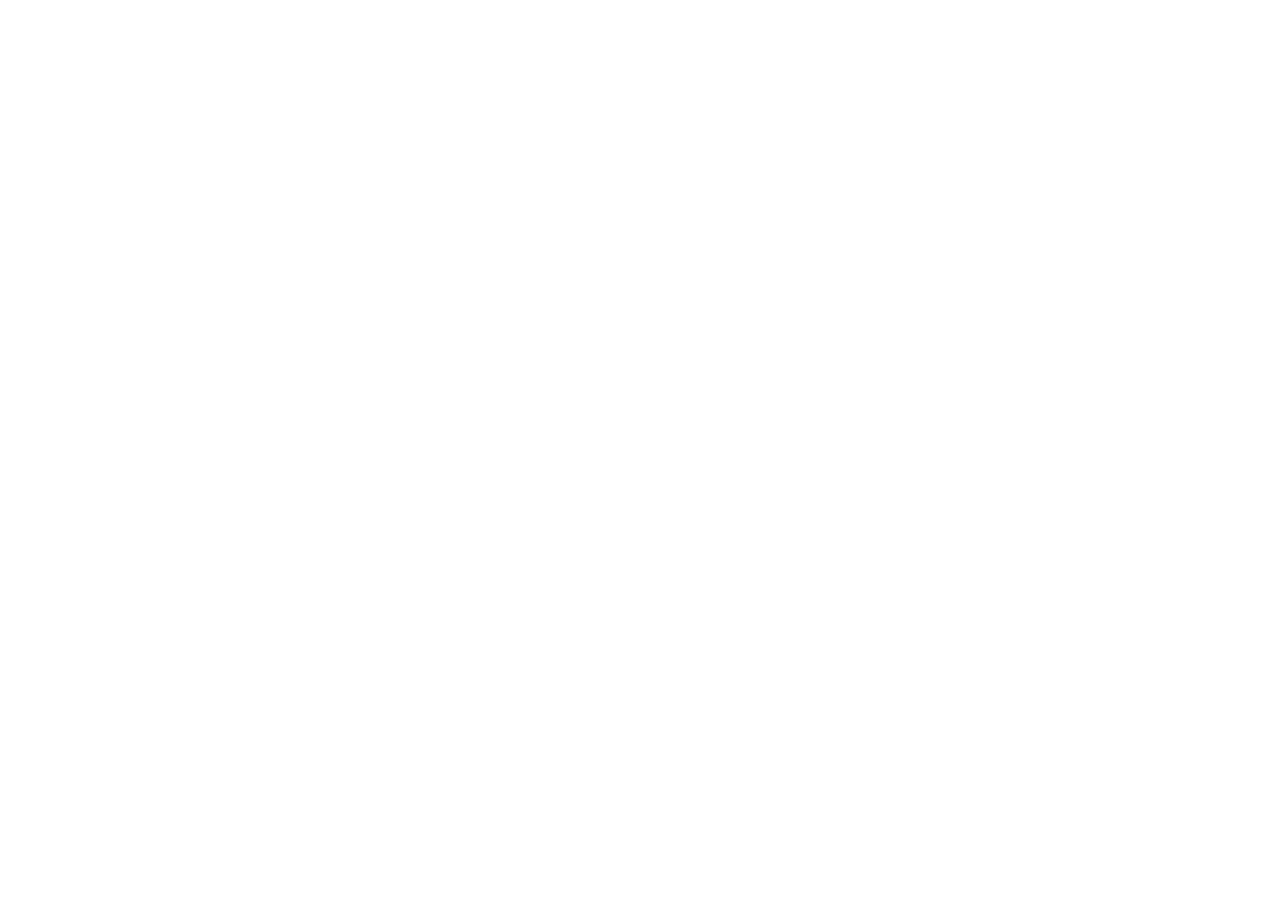
==== Home-Page/Home.html @ 52cc7cce "structured the files for the project" ====
<!DOCTYPE html>
<html lang="en">
<head>
    <meta charset="UTF-8">
    <meta name="viewport" content="width=device-width, initial-scale=1.0">
    <title>Document</title>
    
</head>
<body>
    

   
</body>
</html>
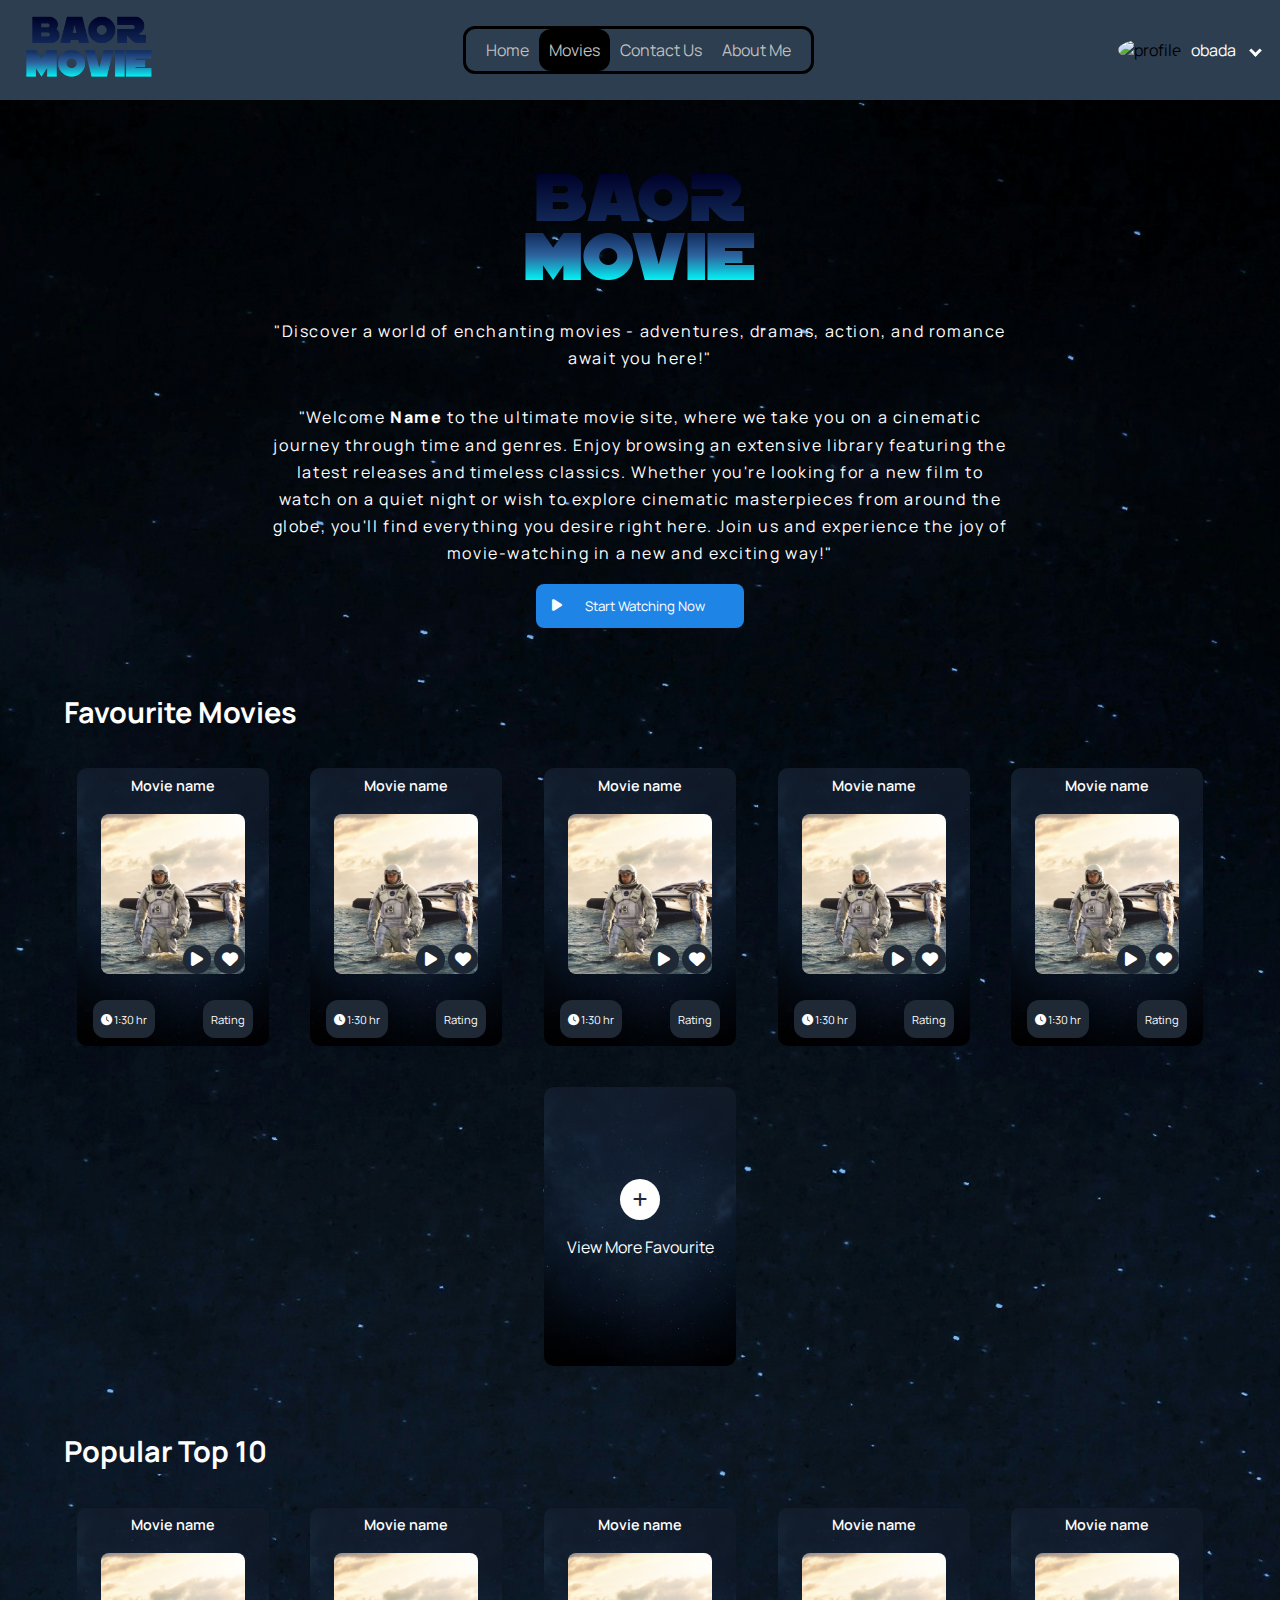
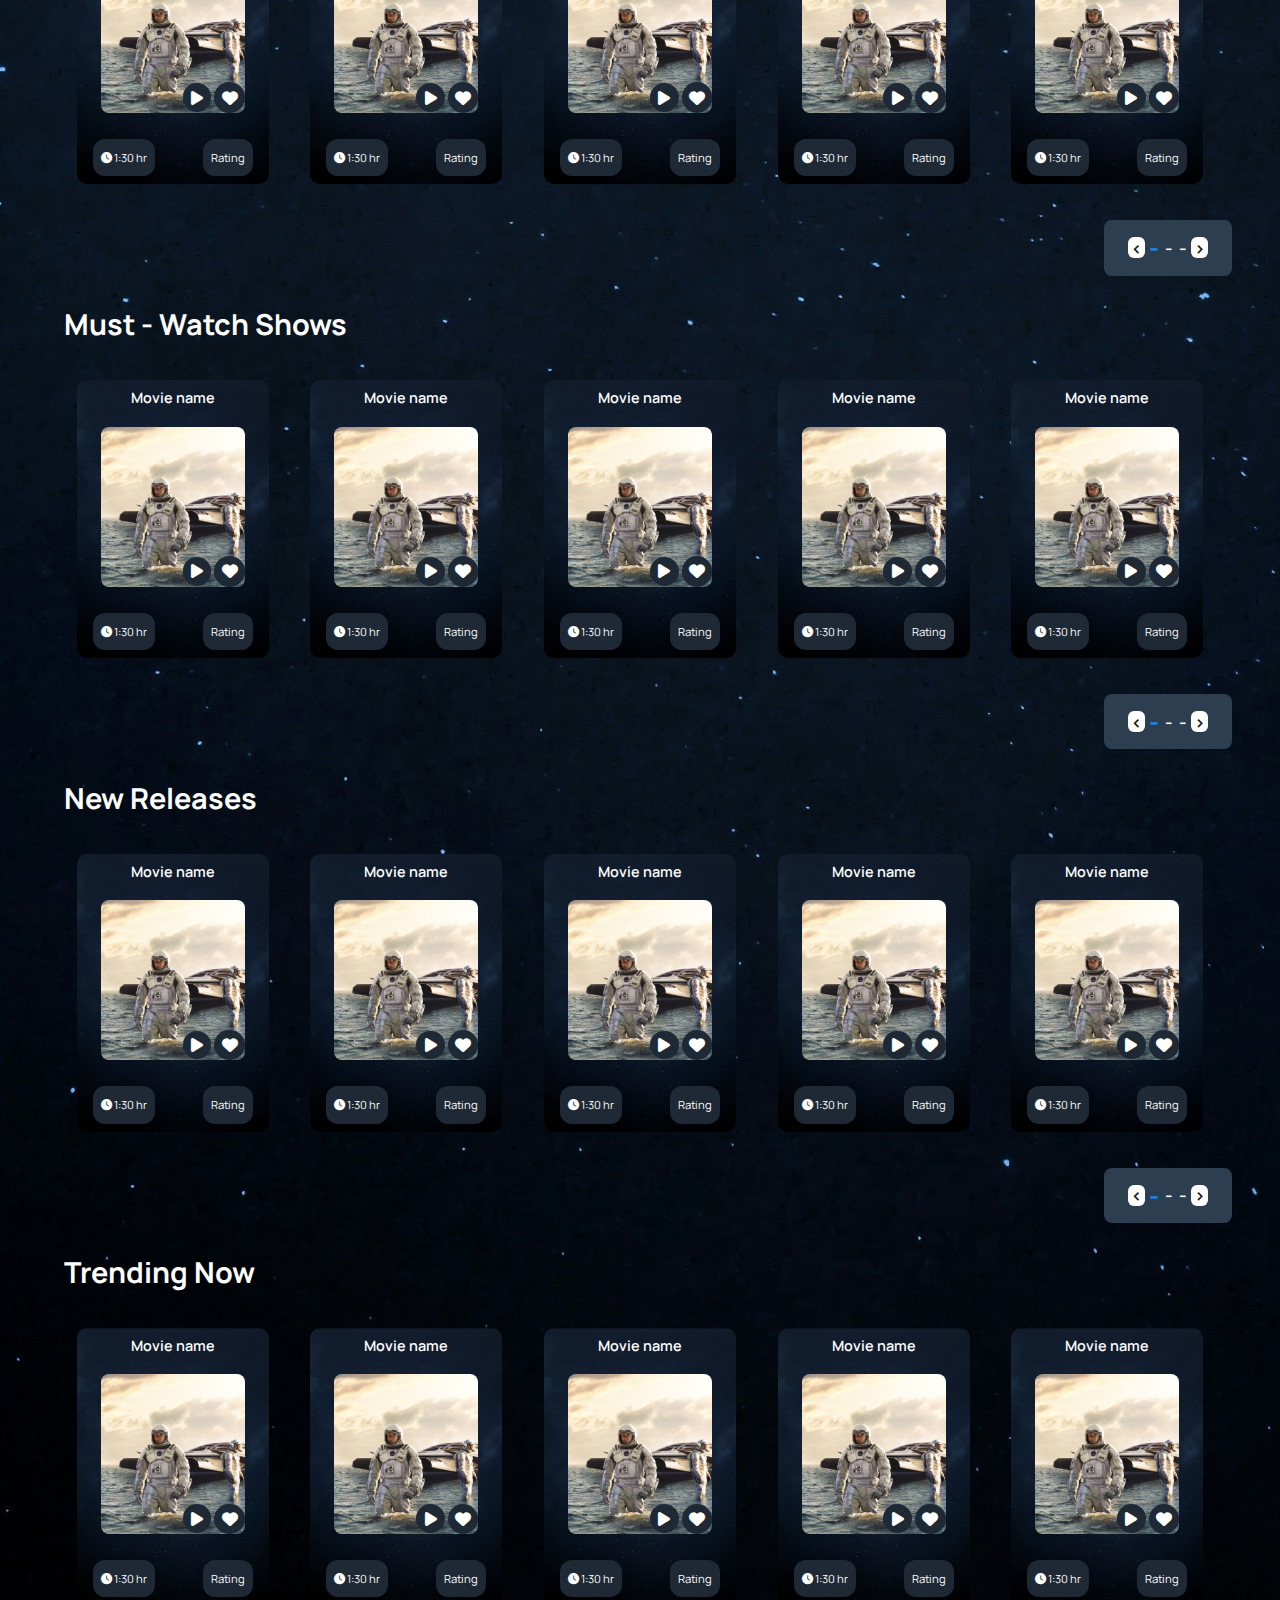
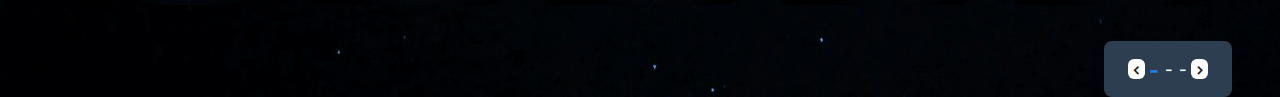
==== commit 99e3f7e4: "home page" ====
--- a/Home-Page/Home.html
+++ b/Home-Page/Home.html
@@ -1,14 +1,575 @@
-<!DOCTYPE html>
-<html lang="en">
-<head>
-    <meta charset="UTF-8">
-    <meta name="viewport" content="width=device-width, initial-scale=1.0">
-    <title>Document</title>
-    
-</head>
-<body>
-    
 
-   
-</body>
-</html>+    <!DOCTYPE html>
+    <html lang="en">
+    <head>
+        <meta charset="UTF-8">
+        <meta name="viewport" content="width=device-width, initial-scale=1.0">
+        <title>Document</title>
+        <link rel="stylesheet" href="style/nav-bar.css">
+        <link rel="stylesheet" href="style/hero-section.css">
+        <link rel="stylesheet" href="style/Home-style.css">
+        <link rel="stylesheet" href="style/pagination.css">
+        <link rel="stylesheet" href="style/footer.css">
+        <link rel="stylesheet" href="https://cdnjs.cloudflare.com/ajax/libs/font-awesome/6.5.2/css/all.min.css">
+    </head>
+    <body>
+        <header>
+            <div class="display">
+            <div class="nav-bar">
+                <img class="logo" src="baor-logo.png" alt="logo" width="138" height="78">
+                <input type="checkbox" id="menu-toggle" class="menu-toggle">
+                <label for="menu-toggle" class="hamburger-menu">
+                    <span></span>
+                    <span></span>
+                    <span></span>
+                </label>
+                <div class="content">
+                    <ul>
+                        <li><a href="#">Home</a></li>
+                        <li><a href="#" class="active">Movies</a></li>
+                        <li><a href="#">Contact Us</a></li>
+                        <li><a href="#">About Me</a></li>
+                    </ul>
+                </div>
+                <div class="profile">
+                    <div class="div-img">
+                        <img class="profile-img" src="Images/profile.jpg" alt="profile">
+                    </div>
+                    <p>obada</p>
+                    <i class="arrow-down"></i>
+                </div>
+            </div>
+        </div>
+        </header>
+        <div class="hero-section">
+            <img src="baor-logo.png" alt="">
+            <p>"Discover a world of enchanting movies - adventures, dramas, action, and romance await you here!"</p>
+            <p>"Welcome <span>Name </span>to the ultimate movie site, where we take you on a cinematic journey through time and genres. Enjoy browsing an extensive library featuring the latest releases and timeless classics. Whether you're looking for a new film to watch on a quiet night or wish to explore cinematic masterpieces from around the globe, you'll find everything you desire right here. Join us and experience the joy of movie-watching in a new and exciting way!"</p>
+            <button>
+                <i class="fas fa-play" id="in-button"></i>
+                <p>Start Watching Now</p>
+            </button>
+        </div>
+        <p class="group-title">Favourite Movies</p>
+        <div class="cards-container" id="#group1">
+                <div class="card" >
+                    <p class="title">Movie name</p>
+                    <div class="poster">
+                        <div class="reaction">
+                            <i class="fas fa-play"></i>
+                            <i class="fas fa-heart"></i>
+                        </div>
+                    </div>
+                    <div class="info">
+                        <div class="clock">
+                            <i class="fa-solid fa-clock"></i>
+                            <p class="time">1:30 hr</p>
+                        </div>
+                        <div class="rate">Rating</div>
+                    </div>
+                </div>
+                <div class="card">
+                    <p class="title">Movie name</p>
+                    <div class="poster">
+                        <div class="reaction">
+                            <i class="fas fa-play"></i>
+                            <i class="fas fa-heart"></i>
+                        </div>
+                    </div>
+                    <div class="info">
+                        <div class="clock">
+                            <i class="fa-solid fa-clock"></i>
+                            <p class="time">1:30 hr</p>
+                        </div>
+                        <div class="rate">Rating</div>
+                    </div>
+                </div>
+                <div class="card">
+                    <p class="title">Movie name</p>
+                    <div class="poster">
+                        <div class="reaction">
+                            <i class="fas fa-play"></i>
+                            <i class="fas fa-heart"></i>
+                        </div>
+                    </div>
+                    <div class="info">
+                        <div class="clock">
+                            <i class="fa-solid fa-clock"></i>
+                            <p class="time">1:30 hr</p>
+                        </div>
+                        <div class="rate">Rating</div>
+                    </div>
+                </div>
+                <div class="card">
+                    <p class="title">Movie name</p>
+                    <div class="poster">
+                        <div class="reaction">
+                            <i class="fas fa-play"></i>
+                            <i class="fas fa-heart"></i>
+                        </div>
+                    </div>
+                    <div class="info">
+                        <div class="clock">
+                            <i class="fa-solid fa-clock"></i>
+                            <p class="time">1:30 hr</p>
+                        </div>
+                        <div class="rate">Rating</div>
+                    </div>
+                </div>
+                <div class="card">
+                    <p class="title">Movie name</p>
+                    <div class="poster">
+                        <div class="reaction">
+                            <i class="fas fa-play"></i>
+                            <i class="fas fa-heart"></i>
+                        </div>
+                    </div>
+                    <div class="info">
+                        <div class="clock">
+                            <i class="fa-solid fa-clock"></i>
+                            <p class="time">1:30 hr</p>
+                        </div>
+                        <div class="rate">Rating</div>
+                    </div>
+                </div>
+            <div class="card" id="fav-card">
+                <i class="fa-solid fa-plus" class="white-icon"></i>
+                <p>View More Favourite</p>
+            </div>
+
+        </div>
+        <p class="group-title">Popular Top 10</p>
+        <div class="cards-container" id="group2" >
+
+                <div class="card">
+                    <p class="title">Movie name</p>
+                    <div class="poster">
+                        <div class="reaction">
+                            <i class="fas fa-play"></i>
+                            <i class="fas fa-heart"></i>
+                        </div>
+                    </div>
+                    <div class="info">
+                        <div class="clock">
+                            <i class="fa-solid fa-clock"></i>
+                            <p class="time">1:30 hr</p>
+                        </div>
+                        <div class="rate">Rating</div>
+                    </div>
+                </div>
+                <div class="card">
+                    <p class="title">Movie name</p>
+                    <div class="poster">
+                        <div class="reaction">
+                            <i class="fas fa-play"></i>
+                            <i class="fas fa-heart"></i>
+                        </div>
+                    </div>
+                    <div class="info">
+                        <div class="clock">
+                            <i class="fa-solid fa-clock"></i>
+                            <p class="time">1:30 hr</p>
+                        </div>
+                        <div class="rate">Rating</div>
+                    </div>
+                </div>
+                <div class="card">
+                    <p class="title">Movie name</p>
+                    <div class="poster">
+                        <div class="reaction">
+                            <i class="fas fa-play"></i>
+                            <i class="fas fa-heart"></i>
+                        </div>
+                    </div>
+                    <div class="info">
+                        <div class="clock">
+                            <i class="fa-solid fa-clock"></i>
+                            <p class="time">1:30 hr</p>
+                        </div>
+                        <div class="rate">Rating</div>
+                    </div>
+                </div>
+                <div class="card">
+                    <p class="title">Movie name</p>
+                    <div class="poster">
+                        <div class="reaction">
+                            <i class="fas fa-play"></i>
+                            <i class="fas fa-heart"></i>
+                        </div>
+                    </div>
+                    <div class="info">
+                        <div class="clock">
+                            <i class="fa-solid fa-clock"></i>
+                            <p class="time">1:30 hr</p>
+                        </div>
+                        <div class="rate">Rating</div>
+                    </div>
+                </div>
+                <div class="card">
+                    <p class="title">Movie name</p>
+                    <div class="poster">
+                        <div class="reaction">
+                            <i class="fas fa-play"></i>
+                            <i class="fas fa-heart"></i>
+                        </div>
+                    </div>
+                    <div class="info">
+                        <div class="clock">
+                            <i class="fa-solid fa-clock"></i>
+                            <p class="time">1:30 hr</p>
+                        </div>
+                        <div class="rate">Rating</div>
+                    </div>
+                </div>
+                <div class="card">
+                    <p class="title">Movie name</p>
+                    <div class="poster">
+                        <div class="reaction">
+                            <i class="fas fa-play"></i>
+                            <i class="fas fa-heart"></i>
+                        </div>
+                    </div>
+                    <div class="info">
+                        <div class="clock">
+                            <i class="fa-solid fa-clock"></i>
+                            <p class="time">1:30 hr</p>
+                        </div>
+                        <div class="rate">Rating</div>
+                    </div>
+                </div>
+        </div>
+        <div class="pagination-capsule">
+            <div class="pagination">
+                <a href="" class="arrow"><</a>
+                <a href="" class="active">-</a>
+                <a href="">-</a>
+                <a href="">-</a>
+                <a href="" class="arrow">></a>
+            </div>
+        </div>  
+        <p class="group-title">Must - Watch Shows</p>
+        <div class="cards-container" id="group3" >
+                <div class="card">
+                    <p class="title">Movie name</p>
+                    <div class="poster">
+                        <div class="reaction">
+                            <i class="fas fa-play"></i>
+                            <i class="fas fa-heart"></i>
+                        </div>
+                    </div>
+                    <div class="info">
+                        <div class="clock">
+                            <i class="fa-solid fa-clock"></i>
+                            <p class="time">1:30 hr</p>
+                        </div>
+                        <div class="rate">Rating</div>
+                    </div>
+                </div>
+                <div class="card">
+                    <p class="title">Movie name</p>
+                    <div class="poster">
+                        <div class="reaction">
+                            <i class="fas fa-play"></i>
+                            <i class="fas fa-heart"></i>
+                        </div>
+                    </div>
+                    <div class="info">
+                        <div class="clock">
+                            <i class="fa-solid fa-clock"></i>
+                            <p class="time">1:30 hr</p>
+                        </div>
+                        <div class="rate">Rating</div>
+                    </div>
+                </div>
+                <div class="card">
+                    <p class="title">Movie name</p>
+                    <div class="poster">
+                        <div class="reaction">
+                            <i class="fas fa-play"></i>
+                            <i class="fas fa-heart"></i>
+                        </div>
+                    </div>
+                    <div class="info">
+                        <div class="clock">
+                            <i class="fa-solid fa-clock"></i>
+                            <p class="time">1:30 hr</p>
+                        </div>
+                        <div class="rate">Rating</div>
+                    </div>
+                </div>
+                <div class="card">
+                    <p class="title">Movie name</p>
+                    <div class="poster">
+                        <div class="reaction">
+                            <i class="fas fa-play"></i>
+                            <i class="fas fa-heart"></i>
+                        </div>
+                    </div>
+                    <div class="info">
+                        <div class="clock">
+                            <i class="fa-solid fa-clock"></i>
+                            <p class="time">1:30 hr</p>
+                        </div>
+                        <div class="rate">Rating</div>
+                    </div>
+                </div>
+                <div class="card">
+                    <p class="title">Movie name</p>
+                    <div class="poster">
+                        <div class="reaction">
+                            <i class="fas fa-play"></i>
+                            <i class="fas fa-heart"></i>
+                        </div>
+                    </div>
+                    <div class="info">
+                        <div class="clock">
+                            <i class="fa-solid fa-clock"></i>
+                            <p class="time">1:30 hr</p>
+                        </div>
+                        <div class="rate">Rating</div>
+                    </div>
+                </div>
+                <div class="card">
+                    <p class="title">Movie name</p>
+                    <div class="poster">
+                        <div class="reaction">
+                            <i class="fas fa-play"></i>
+                            <i class="fas fa-heart"></i>
+                        </div>
+                    </div>
+                    <div class="info">
+                        <div class="clock">
+                            <i class="fa-solid fa-clock"></i>
+                            <p class="time">1:30 hr</p>
+                        </div>
+                        <div class="rate">Rating</div>
+                    </div>
+                </div>
+        </div>
+        <div class="pagination-capsule">
+            <div class="pagination">
+                <a href="" class="arrow"><</a>
+                <a href="" class="active">-</a>
+                <a href="">-</a>
+                <a href="">-</a>
+                <a href="" class="arrow">></a>
+            </div>
+        </div>  
+        <p class="group-title">New Releases</p>
+        <div class="cards-container" id="group4" >
+                <div class="card">
+                    <p class="title">Movie name</p>
+                    <div class="poster">
+                        <div class="reaction">
+                            <i class="fas fa-play"></i>
+                            <i class="fas fa-heart"></i>
+                        </div>
+                    </div>
+                    <div class="info">
+                        <div class="clock">
+                            <i class="fa-solid fa-clock"></i>
+                            <p class="time">1:30 hr</p>
+                        </div>
+                        <div class="rate">Rating</div>
+                    </div>
+                </div>
+                <div class="card">
+                    <p class="title">Movie name</p>
+                    <div class="poster">
+                        <div class="reaction">
+                            <i class="fas fa-play"></i>
+                            <i class="fas fa-heart"></i>
+                        </div>
+                    </div>
+                    <div class="info">
+                        <div class="clock">
+                            <i class="fa-solid fa-clock"></i>
+                            <p class="time">1:30 hr</p>
+                        </div>
+                        <div class="rate">Rating</div>
+                    </div>
+                </div>
+                <div class="card">
+                    <p class="title">Movie name</p>
+                    <div class="poster">
+                        <div class="reaction">
+                            <i class="fas fa-play"></i>
+                            <i class="fas fa-heart"></i>
+                        </div>
+                    </div>
+                    <div class="info">
+                        <div class="clock">
+                            <i class="fa-solid fa-clock"></i>
+                            <p class="time">1:30 hr</p>
+                        </div>
+                        <div class="rate">Rating</div>
+                    </div>
+                </div>
+                <div class="card">
+                    <p class="title">Movie name</p>
+                    <div class="poster">
+                        <div class="reaction">
+                            <i class="fas fa-play"></i>
+                            <i class="fas fa-heart"></i>
+                        </div>
+                    </div>
+                    <div class="info">
+                        <div class="clock">
+                            <i class="fa-solid fa-clock"></i>
+                            <p class="time">1:30 hr</p>
+                        </div>
+                        <div class="rate">Rating</div>
+                    </div>
+                </div>
+                <div class="card">
+                    <p class="title">Movie name</p>
+                    <div class="poster">
+                        <div class="reaction">
+                            <i class="fas fa-play"></i>
+                            <i class="fas fa-heart"></i>
+                        </div>
+                    </div>
+                    <div class="info">
+                        <div class="clock">
+                            <i class="fa-solid fa-clock"></i>
+                            <p class="time">1:30 hr</p>
+                        </div>
+                        <div class="rate">Rating</div>
+                    </div>
+                </div>
+                <div class="card">
+                    <p class="title">Movie name</p>
+                    <div class="poster">
+                        <div class="reaction">
+                            <i class="fas fa-play"></i>
+                            <i class="fas fa-heart"></i>
+                        </div>
+                    </div>
+                    <div class="info">
+                        <div class="clock">
+                            <i class="fa-solid fa-clock"></i>
+                            <p class="time">1:30 hr</p>
+                        </div>
+                        <div class="rate">Rating</div>
+                    </div>
+                </div>
+        </div>
+        <div class="pagination-capsule">
+            <div class="pagination">
+                <a href="" class="arrow"><</a>
+                <a href="" class="active">-</a>
+                <a href="">-</a>
+                <a href="">-</a>
+                <a href="" class="arrow">></a>
+            </div>
+        </div>  
+        <p class="group-title">Trending Now</p>
+        <div class="cards-container" id="group5" >
+                <div class="card">
+                    <p class="title">Movie name</p>
+                    <div class="poster">
+                        <div class="reaction">
+                            <i class="fas fa-play"></i>
+                            <i class="fas fa-heart"></i>
+                        </div>
+                    </div>
+                    <div class="info">
+                        <div class="clock">
+                            <i class="fa-solid fa-clock"></i>
+                            <p class="time">1:30 hr</p>
+                        </div>
+                        <div class="rate">Rating</div>
+                    </div>
+                </div>
+                <div class="card">
+                    <p class="title">Movie name</p>
+                    <div class="poster">
+                        <div class="reaction">
+                            <i class="fas fa-play"></i>
+                            <i class="fas fa-heart"></i>
+                        </div>
+                    </div>
+                    <div class="info">
+                        <div class="clock">
+                            <i class="fa-solid fa-clock"></i>
+                            <p class="time">1:30 hr</p>
+                        </div>
+                        <div class="rate">Rating</div>
+                    </div>
+                </div>
+                <div class="card">
+                    <p class="title">Movie name</p>
+                    <div class="poster">
+                        <div class="reaction">
+                            <i class="fas fa-play"></i>
+                            <i class="fas fa-heart"></i>
+                        </div>
+                    </div>
+                    <div class="info">
+                        <div class="clock">
+                            <i class="fa-solid fa-clock"></i>
+                            <p class="time">1:30 hr</p>
+                        </div>
+                        <div class="rate">Rating</div>
+                    </div>
+                </div>
+                <div class="card">
+                    <p class="title">Movie name</p>
+                    <div class="poster">
+                        <div class="reaction">
+                            <i class="fas fa-play"></i>
+                            <i class="fas fa-heart"></i>
+                        </div>
+                    </div>
+                    <div class="info">
+                        <div class="clock">
+                            <i class="fa-solid fa-clock"></i>
+                            <p class="time">1:30 hr</p>
+                        </div>
+                        <div class="rate">Rating</div>
+                    </div>
+                </div>
+                <div class="card">
+                    <p class="title">Movie name</p>
+                    <div class="poster">
+                        <div class="reaction">
+                            <i class="fas fa-play"></i>
+                            <i class="fas fa-heart"></i>
+                        </div>
+                    </div>
+                    <div class="info">
+                        <div class="clock">
+                            <i class="fa-solid fa-clock"></i>
+                            <p class="time">1:30 hr</p>
+                        </div>
+                        <div class="rate">Rating</div>
+                    </div>
+                </div>
+                <div class="card">
+                    <p class="title">Movie name</p>
+                    <div class="poster">
+                        <div class="reaction">
+                            <i class="fas fa-play"></i>
+                            <i class="fas fa-heart"></i>
+                        </div>
+                    </div>
+                    <div class="info">
+                        <div class="clock">
+                            <i class="fa-solid fa-clock"></i>
+                            <p class="time">1:30 hr</p>
+                        </div>
+                        <div class="rate">Rating</div>
+                    </div>
+                </div>
+        </div>
+        <div class="pagination-capsule">
+            <div class="pagination">
+                <a href="" class="arrow"><</a>
+                <a href="" class="active">-</a>
+                <a href="">-</a>
+                <a href="">-</a>
+                <a href="" class="arrow">></a>
+            </div>
+        </div>  
+    </body>
+    </html>--- a/Home-Page/style/nav-bar.css
+++ b/Home-Page/style/nav-bar.css
@@ -0,0 +1,156 @@
+@import url('https://fonts.googleapis.com/css2?family=Manrope:wght@200..800&display=swap');
+body {
+    margin: 0;
+    padding: 0;
+    background-image: url('back-ground.jpg');
+    background-size: cover; 
+    background-position: center; 
+    background-repeat: no-repeat;
+}
+* {
+    box-sizing: border-box;
+    font-family: "Manrope", sans-serif;
+}
+.display{
+    display: sticky;
+}
+.nav-bar {
+    display: flex;
+    justify-content: space-between;
+    align-items: center;
+    padding: 10px;
+    background-color: #2C3E50;
+}
+
+.hamburger-menu {
+    display: none;
+    flex-direction: column;
+    cursor: pointer;
+}
+
+.hamburger-menu span {
+    height: 3px;
+    width: 25px;
+    background: white;
+    margin: 4px;
+    border-radius: 3px;
+    transition: all 0.3s;
+}
+
+.content ul {
+    display: flex;
+    justify-content: space-between;
+    border: 3px solid rgb(0, 0, 0);
+    border-radius: 12px;
+    padding: 10px;
+}
+
+.content ul li {
+    list-style-type: none;
+}
+
+.content ul li a {
+    text-decoration: none;
+    padding: 10px;
+    color: #BFBFBF;
+    transition: background-color 0.3s, color 0.3s;
+}
+
+.content ul li a:hover {
+    background-color: white;
+    color: #1A1A1A;
+    border-radius: 5px;
+    border-radius: 12px;
+    font-size: 18px;
+}
+
+.logo {
+    margin-left: 10px;
+}
+
+.arrow-down {
+    border: solid rgb(255, 255, 255);
+    border-width: 0 3px 3px 0;
+    display: inline-block;
+    padding: 3px;
+    transform: rotate(45deg);
+    -webkit-transform: rotate(45deg);
+    margin-left: 10px;
+    margin-right: 10px;
+    cursor: pointer;
+}
+
+.profile {
+    display: flex;
+    align-items: center;
+}
+
+.profile-img {
+    border-radius: 50%;
+    margin-right: 10px;
+    width: 65px;
+    height: 58px;
+}
+
+.div-img {
+    display: inline-block;
+}
+
+.profile p {
+    display: inline-block;
+    margin-right: 5px;
+    color: white;
+}
+
+.menu-toggle {
+    display: none;
+}
+.active{
+    background-color: black;
+    color: white;
+    border-radius: 12px;
+}
+
+@media (max-width: 768px) {
+    .nav-bar {
+        flex-direction: column;
+        align-items: center;
+    }
+
+    .logo, .hamburger-menu {
+        width: 100%;
+        display: flex;
+        justify-content: space-between;
+        align-items: center;
+        margin-bottom: 10px;
+    }
+    .logo{
+        width:138px;
+         height:78px;
+    }
+    .hamburger-menu {
+        display: flex;
+    }
+
+    .profile {
+        flex-direction: row;
+        justify-content: center;
+        align-items: center;
+        margin-top: 10px;
+    }
+
+    .content ul {
+        flex-direction: column;
+        display: none;
+        width: 100%;
+    }
+
+    .content ul li {
+        text-align: center;
+        width: 100%;
+    }
+
+    .menu-toggle:checked ~ .content ul {
+        display: flex;
+    }
+}--- a/Home-Page/style/hero-section.css
+++ b/Home-Page/style/hero-section.css
@@ -0,0 +1,61 @@
+@import url('https://fonts.googleapis.com/css2?family=Manrope:wght@200..800&display=swap');
+body {
+    margin: 0;
+    padding: 0;
+    background-image: url('back-ground.jpg');
+    background-size: cover; 
+    background-position: center; 
+    background-repeat: no-repeat;
+}
+* {
+    box-sizing: border-box;
+    font-family: "Manrope", sans-serif;
+}
+.hero-section{
+    display: flex;
+    flex-direction: column;
+    align-items: center;
+    color: white;
+    margin-top: 4rem;
+    text-align: center;
+    letter-spacing: 0.1rem;
+    line-height: 1.7rem;
+    margin: 4rem;
+}
+.hero-section p{
+    width: 46rem;
+}
+.hero-section p span{
+    font-weight: 900;
+}
+.hero-section button{
+    border-radius: 8px;
+    background-color: #1E84E6;
+    color: white;
+    display: flex;
+    padding: 0rem 1rem;
+    justify-content: center;
+    align-items: center;
+    width: 13rem;
+    border-width: 0rem;
+    transition: 500ms ease;
+}
+.hero-section button:hover{
+    transform: scale(1.1);
+}
+#in-button{
+    color: white;
+    background-color: transparent;
+    
+}
+@media (max-width: 768px){
+    .hero-section{
+        letter-spacing: 0rem;
+        line-height: 1.4rem;
+        text-wrap: wrap;
+    }
+    .hero-section p{
+        width: auto;
+    }
+    
+}--- a/Home-Page/style/Home-style.css
+++ b/Home-Page/style/Home-style.css
@@ -0,0 +1,220 @@
+@import url('https://fonts.googleapis.com/css2?family=Manrope:wght@200..800&display=swap');
+body {
+    margin: 0;
+    padding: 0;
+    background-image: url('back-ground.jpg');
+    background-size: cover; 
+    background-position: center; 
+    background-repeat: no-repeat;
+}
+* {
+    box-sizing: border-box;
+    font-family: "Manrope", sans-serif;
+}
+ .cards-container {
+    display: flex;
+    flex-wrap: wrap;
+    justify-content: center;
+    gap: 0.1rem;
+    padding: 1rem;
+} 
+.group-title{
+    font-size: 1.8rem;
+    font-weight: bold;
+    color: white;
+    padding: 0px;
+    margin-bottom: 0px;
+    margin-left: 4rem;
+}
+.cards-container .card {
+    background-image: linear-gradient(#669cee2b,#669cee00),
+    url('back-ground.jpg'); 
+     background-size: cover;
+    background-position: center;
+    width: 12rem;
+    padding-right: 1rem;
+    padding-left: 1rem;
+    padding-top: 0.5rem;
+    padding-bottom: 0.5rem;
+    display: flex;
+    flex-direction: column;
+    align-items: center;
+    border-radius: 10px;
+    border-width: 3px;
+    margin: 20px;
+    color: white; 
+    transition: 700ms ease;
+    text-decoration: none;
+}
+.card:hover{
+    background-image: linear-gradient(#669cee4d,#669cee14),
+    url('back-ground.jpg');
+    transform: scale(1.1);
+
+}
+#fav-card{
+    display: flex;
+    flex-direction: column;
+    justify-content: center;
+    align-items: center;
+    height: 17.4rem;
+}
+#fav-card .fa-plus{
+    background-color: white;
+    color: #1E2935;
+    border-radius: 100%;
+    padding: 0.8rem;
+}
+.card .title {
+    font-size: 0.9rem;
+    font-weight: 600;
+    margin:0;
+    margin-bottom: 0.2rem;
+} 
+.card .poster {
+    padding: 0rem;
+    width: 9rem;
+    height: 10rem;
+    border-radius: 8px;
+    border-width: 1px;
+    background-image: url(interstellar.jpg);
+    background-size: cover;
+    background-position: center;
+    display: flex;
+    align-items: end;
+    justify-content: end;
+    margin-top: 1rem;
+    margin-bottom: 1rem;
+}
+
+.info {
+    font-size: 0.7rem;
+    display: flex;
+    flex-direction: row;
+    justify-content: space-between;
+    width: 100%;
+    margin-top: 10px;
+}
+.info div{
+    background-color: #1E2935;
+    border-radius: 12px;
+    border-width: 3px;
+    padding:  0rem 0.5rem;
+}
+.card .info .clock .time {
+    margin-left:0rem;
+    padding: 0rem;
+    display: inline-block;
+}
+.fa-play{
+width: 1.8rem;
+height: 1.8rem;
+border-radius: 100%;
+background-color: #1E2935;
+display: flex;
+align-content: center;
+text-align: center;
+}
+
+.fa-heart{
+width: 1.9rem;
+height: 1.9rem;
+border-radius: 100%;
+background-color: #1E2935;
+display: flex;
+align-content: center;
+text-align: center;
+}
+.fa-clock{
+display: inline-block;
+margin: 0rem;
+padding: 0rem;
+} 
+.rate{
+display: flex;
+align-items: center;
+}
+/* @media (max-width: 1180px){
+    .card:nth-child(n+5) {
+        display: none;
+      }
+      
+    
+}
+@media (max-width: 980px){
+    .hero-section{
+        letter-spacing: 0rem;
+        line-height: 1.4rem;
+        text-wrap: wrap;
+    }
+    .hero-section p{
+        width: auto;
+    }
+    .card:nth-child(n+4) {
+        display: none;
+      }
+    
+}
+@media (max-width: 750px){
+    .card:nth-child(n+3) {
+        display: none;
+      }
+    
+}
+@media (max-width: 512px){
+    .card:nth-child(n+3) {
+        display: none;
+      }
+    
+} */
+@media (max-width: 1300px){
+    .card:nth-child(n+6) {
+        display: none;
+      }
+      .cards-container #group1:nth-child(n+5){
+        display: none;
+      }
+}
+@media (max-width: 1220px){
+    .card:nth-child(n+5) {
+        display: none;
+      }
+      .cards-container #group1:nth-child(5){
+        display: none;
+      }
+
+}
+@media (max-width: 980px){
+    .hero-section{
+        letter-spacing: 0rem;
+        line-height: 1.4rem;
+        text-wrap: wrap;
+    }
+    .hero-section p{
+        width: auto;
+    }
+    .card:nth-child(n+4) {
+        display: none;
+      }
+      .cards-container #group1:nth-child(4){
+        display: none;
+      }
+
+}
+@media (max-width: 750px){
+    .card:nth-child(n+3) {
+        display: none;
+      }
+      .cards-container #group1:nth-child(3){
+        display: none;
+      }
+
+}
+@media (max-width: 512px){
+    .card:nth-child(n+2) {
+        display: none;
+      }
+      .cards-container #group1:nth-child(2){
+        display: none;
+      }
+    }--- a/Home-Page/style/pagination.css
+++ b/Home-Page/style/pagination.css
@@ -0,0 +1,63 @@
+@import url('https://fonts.googleapis.com/css2?family=Manrope:wght@200..800&display=swap');
+body {
+    margin: 0;
+    padding: 0;
+    background-image: url('back-ground.jpg');
+    background-size: cover; 
+    background-position: center; 
+    background-repeat: no-repeat;
+}
+* {
+    box-sizing: border-box;
+    font-family: "Manrope", sans-serif;
+}
+.pagination-capsule{
+    display: flex;
+    justify-content: end;
+    align-items: center;
+    padding: 0;
+    margin-right: 3rem;
+}
+.pagination{
+    display: flex;
+    justify-content: center;
+    align-items: center;
+    background-color: #2C3E50;
+    padding: 0.5rem 1.5rem;
+    width: 8rem;
+    border-radius: 8px;
+    border-color: black;
+    border-width: 3px;
+}
+.pagination a{
+    color:white;
+    text-decoration: none;
+    padding: 0.2rem;
+    font-weight: 600;
+    font-size: large;
+
+}
+.pagination .arrow{
+    background-color: white;
+    color: #1A1A1A;
+    border-radius: 6px;
+    width: 1.3rem;
+    height: 1.3rem;
+    display: flex;
+    align-items: center;
+    justify-content: center;
+}
+.pagination a.active{
+    color:#1E84E6;
+    font-weight: 900;
+    font-size:x-large;
+    background-color: transparent;
+
+}
+.pagination a:not(.active){
+    transition: 500ms ease;
+    
+}
+.pagination a:hover:not(.active){
+    transform: scale(1.3);
+}
--- a/Home-Page/style/footer.css
+++ b/Home-Page/style/footer.css
@@ -0,0 +1,13 @@
+@import url('https://fonts.googleapis.com/css2?family=Manrope:wght@200..800&display=swap');
+body {
+    margin: 0;
+    padding: 0;
+    background-image: url('back-ground.jpg');
+    background-size: cover; 
+    background-position: center; 
+    background-repeat: no-repeat;
+}
+* {
+    box-sizing: border-box;
+    font-family: "Manrope", sans-serif;
+}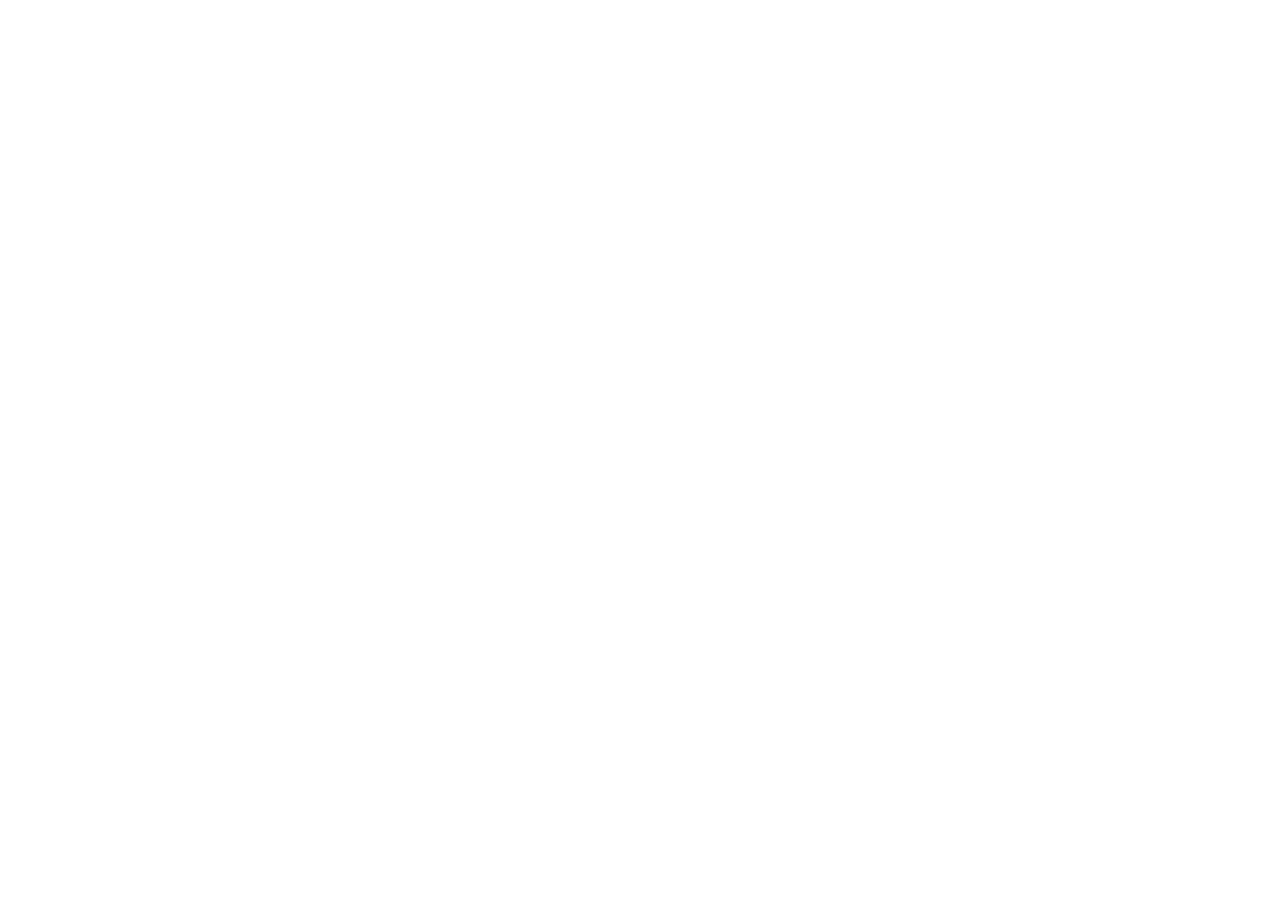
==== commit b37c11f3: "Finished the design for the signup and login pages" ====
--- a/Home-Page/Home.html
+++ b/Home-Page/Home.html
@@ -1,575 +1,15 @@
+<!DOCTYPE html>
+<html lang="en">
+<head>
+    <meta charset="UTF-8">
+    <meta name="viewport" content="width=device-width, initial-scale=1.0">
+    <title>Document</title>
+    
+</head>
+<body>
+    
 
-    <!DOCTYPE html>
-    <html lang="en">
-    <head>
-        <meta charset="UTF-8">
-        <meta name="viewport" content="width=device-width, initial-scale=1.0">
-        <title>Document</title>
-        <link rel="stylesheet" href="style/nav-bar.css">
-        <link rel="stylesheet" href="style/hero-section.css">
-        <link rel="stylesheet" href="style/Home-style.css">
-        <link rel="stylesheet" href="style/pagination.css">
-        <link rel="stylesheet" href="style/footer.css">
-        <link rel="stylesheet" href="https://cdnjs.cloudflare.com/ajax/libs/font-awesome/6.5.2/css/all.min.css">
-    </head>
-    <body>
-        <header>
-            <div class="display">
-            <div class="nav-bar">
-                <img class="logo" src="baor-logo.png" alt="logo" width="138" height="78">
-                <input type="checkbox" id="menu-toggle" class="menu-toggle">
-                <label for="menu-toggle" class="hamburger-menu">
-                    <span></span>
-                    <span></span>
-                    <span></span>
-                </label>
-                <div class="content">
-                    <ul>
-                        <li><a href="#">Home</a></li>
-                        <li><a href="#" class="active">Movies</a></li>
-                        <li><a href="#">Contact Us</a></li>
-                        <li><a href="#">About Me</a></li>
-                    </ul>
-                </div>
-                <div class="profile">
-                    <div class="div-img">
-                        <img class="profile-img" src="Images/profile.jpg" alt="profile">
-                    </div>
-                    <p>obada</p>
-                    <i class="arrow-down"></i>
-                </div>
-            </div>
-        </div>
-        </header>
-        <div class="hero-section">
-            <img src="baor-logo.png" alt="">
-            <p>"Discover a world of enchanting movies - adventures, dramas, action, and romance await you here!"</p>
-            <p>"Welcome <span>Name </span>to the ultimate movie site, where we take you on a cinematic journey through time and genres. Enjoy browsing an extensive library featuring the latest releases and timeless classics. Whether you're looking for a new film to watch on a quiet night or wish to explore cinematic masterpieces from around the globe, you'll find everything you desire right here. Join us and experience the joy of movie-watching in a new and exciting way!"</p>
-            <button>
-                <i class="fas fa-play" id="in-button"></i>
-                <p>Start Watching Now</p>
-            </button>
-        </div>
-        <p class="group-title">Favourite Movies</p>
-        <div class="cards-container" id="#group1">
-                <div class="card" >
-                    <p class="title">Movie name</p>
-                    <div class="poster">
-                        <div class="reaction">
-                            <i class="fas fa-play"></i>
-                            <i class="fas fa-heart"></i>
-                        </div>
-                    </div>
-                    <div class="info">
-                        <div class="clock">
-                            <i class="fa-solid fa-clock"></i>
-                            <p class="time">1:30 hr</p>
-                        </div>
-                        <div class="rate">Rating</div>
-                    </div>
-                </div>
-                <div class="card">
-                    <p class="title">Movie name</p>
-                    <div class="poster">
-                        <div class="reaction">
-                            <i class="fas fa-play"></i>
-                            <i class="fas fa-heart"></i>
-                        </div>
-                    </div>
-                    <div class="info">
-                        <div class="clock">
-                            <i class="fa-solid fa-clock"></i>
-                            <p class="time">1:30 hr</p>
-                        </div>
-                        <div class="rate">Rating</div>
-                    </div>
-                </div>
-                <div class="card">
-                    <p class="title">Movie name</p>
-                    <div class="poster">
-                        <div class="reaction">
-                            <i class="fas fa-play"></i>
-                            <i class="fas fa-heart"></i>
-                        </div>
-                    </div>
-                    <div class="info">
-                        <div class="clock">
-                            <i class="fa-solid fa-clock"></i>
-                            <p class="time">1:30 hr</p>
-                        </div>
-                        <div class="rate">Rating</div>
-                    </div>
-                </div>
-                <div class="card">
-                    <p class="title">Movie name</p>
-                    <div class="poster">
-                        <div class="reaction">
-                            <i class="fas fa-play"></i>
-                            <i class="fas fa-heart"></i>
-                        </div>
-                    </div>
-                    <div class="info">
-                        <div class="clock">
-                            <i class="fa-solid fa-clock"></i>
-                            <p class="time">1:30 hr</p>
-                        </div>
-                        <div class="rate">Rating</div>
-                    </div>
-                </div>
-                <div class="card">
-                    <p class="title">Movie name</p>
-                    <div class="poster">
-                        <div class="reaction">
-                            <i class="fas fa-play"></i>
-                            <i class="fas fa-heart"></i>
-                        </div>
-                    </div>
-                    <div class="info">
-                        <div class="clock">
-                            <i class="fa-solid fa-clock"></i>
-                            <p class="time">1:30 hr</p>
-                        </div>
-                        <div class="rate">Rating</div>
-                    </div>
-                </div>
-            <div class="card" id="fav-card">
-                <i class="fa-solid fa-plus" class="white-icon"></i>
-                <p>View More Favourite</p>
-            </div>
-
-        </div>
-        <p class="group-title">Popular Top 10</p>
-        <div class="cards-container" id="group2" >
-
-                <div class="card">
-                    <p class="title">Movie name</p>
-                    <div class="poster">
-                        <div class="reaction">
-                            <i class="fas fa-play"></i>
-                            <i class="fas fa-heart"></i>
-                        </div>
-                    </div>
-                    <div class="info">
-                        <div class="clock">
-                            <i class="fa-solid fa-clock"></i>
-                            <p class="time">1:30 hr</p>
-                        </div>
-                        <div class="rate">Rating</div>
-                    </div>
-                </div>
-                <div class="card">
-                    <p class="title">Movie name</p>
-                    <div class="poster">
-                        <div class="reaction">
-                            <i class="fas fa-play"></i>
-                            <i class="fas fa-heart"></i>
-                        </div>
-                    </div>
-                    <div class="info">
-                        <div class="clock">
-                            <i class="fa-solid fa-clock"></i>
-                            <p class="time">1:30 hr</p>
-                        </div>
-                        <div class="rate">Rating</div>
-                    </div>
-                </div>
-                <div class="card">
-                    <p class="title">Movie name</p>
-                    <div class="poster">
-                        <div class="reaction">
-                            <i class="fas fa-play"></i>
-                            <i class="fas fa-heart"></i>
-                        </div>
-                    </div>
-                    <div class="info">
-                        <div class="clock">
-                            <i class="fa-solid fa-clock"></i>
-                            <p class="time">1:30 hr</p>
-                        </div>
-                        <div class="rate">Rating</div>
-                    </div>
-                </div>
-                <div class="card">
-                    <p class="title">Movie name</p>
-                    <div class="poster">
-                        <div class="reaction">
-                            <i class="fas fa-play"></i>
-                            <i class="fas fa-heart"></i>
-                        </div>
-                    </div>
-                    <div class="info">
-                        <div class="clock">
-                            <i class="fa-solid fa-clock"></i>
-                            <p class="time">1:30 hr</p>
-                        </div>
-                        <div class="rate">Rating</div>
-                    </div>
-                </div>
-                <div class="card">
-                    <p class="title">Movie name</p>
-                    <div class="poster">
-                        <div class="reaction">
-                            <i class="fas fa-play"></i>
-                            <i class="fas fa-heart"></i>
-                        </div>
-                    </div>
-                    <div class="info">
-                        <div class="clock">
-                            <i class="fa-solid fa-clock"></i>
-                            <p class="time">1:30 hr</p>
-                        </div>
-                        <div class="rate">Rating</div>
-                    </div>
-                </div>
-                <div class="card">
-                    <p class="title">Movie name</p>
-                    <div class="poster">
-                        <div class="reaction">
-                            <i class="fas fa-play"></i>
-                            <i class="fas fa-heart"></i>
-                        </div>
-                    </div>
-                    <div class="info">
-                        <div class="clock">
-                            <i class="fa-solid fa-clock"></i>
-                            <p class="time">1:30 hr</p>
-                        </div>
-                        <div class="rate">Rating</div>
-                    </div>
-                </div>
-        </div>
-        <div class="pagination-capsule">
-            <div class="pagination">
-                <a href="" class="arrow"><</a>
-                <a href="" class="active">-</a>
-                <a href="">-</a>
-                <a href="">-</a>
-                <a href="" class="arrow">></a>
-            </div>
-        </div>  
-        <p class="group-title">Must - Watch Shows</p>
-        <div class="cards-container" id="group3" >
-                <div class="card">
-                    <p class="title">Movie name</p>
-                    <div class="poster">
-                        <div class="reaction">
-                            <i class="fas fa-play"></i>
-                            <i class="fas fa-heart"></i>
-                        </div>
-                    </div>
-                    <div class="info">
-                        <div class="clock">
-                            <i class="fa-solid fa-clock"></i>
-                            <p class="time">1:30 hr</p>
-                        </div>
-                        <div class="rate">Rating</div>
-                    </div>
-                </div>
-                <div class="card">
-                    <p class="title">Movie name</p>
-                    <div class="poster">
-                        <div class="reaction">
-                            <i class="fas fa-play"></i>
-                            <i class="fas fa-heart"></i>
-                        </div>
-                    </div>
-                    <div class="info">
-                        <div class="clock">
-                            <i class="fa-solid fa-clock"></i>
-                            <p class="time">1:30 hr</p>
-                        </div>
-                        <div class="rate">Rating</div>
-                    </div>
-                </div>
-                <div class="card">
-                    <p class="title">Movie name</p>
-                    <div class="poster">
-                        <div class="reaction">
-                            <i class="fas fa-play"></i>
-                            <i class="fas fa-heart"></i>
-                        </div>
-                    </div>
-                    <div class="info">
-                        <div class="clock">
-                            <i class="fa-solid fa-clock"></i>
-                            <p class="time">1:30 hr</p>
-                        </div>
-                        <div class="rate">Rating</div>
-                    </div>
-                </div>
-                <div class="card">
-                    <p class="title">Movie name</p>
-                    <div class="poster">
-                        <div class="reaction">
-                            <i class="fas fa-play"></i>
-                            <i class="fas fa-heart"></i>
-                        </div>
-                    </div>
-                    <div class="info">
-                        <div class="clock">
-                            <i class="fa-solid fa-clock"></i>
-                            <p class="time">1:30 hr</p>
-                        </div>
-                        <div class="rate">Rating</div>
-                    </div>
-                </div>
-                <div class="card">
-                    <p class="title">Movie name</p>
-                    <div class="poster">
-                        <div class="reaction">
-                            <i class="fas fa-play"></i>
-                            <i class="fas fa-heart"></i>
-                        </div>
-                    </div>
-                    <div class="info">
-                        <div class="clock">
-                            <i class="fa-solid fa-clock"></i>
-                            <p class="time">1:30 hr</p>
-                        </div>
-                        <div class="rate">Rating</div>
-                    </div>
-                </div>
-                <div class="card">
-                    <p class="title">Movie name</p>
-                    <div class="poster">
-                        <div class="reaction">
-                            <i class="fas fa-play"></i>
-                            <i class="fas fa-heart"></i>
-                        </div>
-                    </div>
-                    <div class="info">
-                        <div class="clock">
-                            <i class="fa-solid fa-clock"></i>
-                            <p class="time">1:30 hr</p>
-                        </div>
-                        <div class="rate">Rating</div>
-                    </div>
-                </div>
-        </div>
-        <div class="pagination-capsule">
-            <div class="pagination">
-                <a href="" class="arrow"><</a>
-                <a href="" class="active">-</a>
-                <a href="">-</a>
-                <a href="">-</a>
-                <a href="" class="arrow">></a>
-            </div>
-        </div>  
-        <p class="group-title">New Releases</p>
-        <div class="cards-container" id="group4" >
-                <div class="card">
-                    <p class="title">Movie name</p>
-                    <div class="poster">
-                        <div class="reaction">
-                            <i class="fas fa-play"></i>
-                            <i class="fas fa-heart"></i>
-                        </div>
-                    </div>
-                    <div class="info">
-                        <div class="clock">
-                            <i class="fa-solid fa-clock"></i>
-                            <p class="time">1:30 hr</p>
-                        </div>
-                        <div class="rate">Rating</div>
-                    </div>
-                </div>
-                <div class="card">
-                    <p class="title">Movie name</p>
-                    <div class="poster">
-                        <div class="reaction">
-                            <i class="fas fa-play"></i>
-                            <i class="fas fa-heart"></i>
-                        </div>
-                    </div>
-                    <div class="info">
-                        <div class="clock">
-                            <i class="fa-solid fa-clock"></i>
-                            <p class="time">1:30 hr</p>
-                        </div>
-                        <div class="rate">Rating</div>
-                    </div>
-                </div>
-                <div class="card">
-                    <p class="title">Movie name</p>
-                    <div class="poster">
-                        <div class="reaction">
-                            <i class="fas fa-play"></i>
-                            <i class="fas fa-heart"></i>
-                        </div>
-                    </div>
-                    <div class="info">
-                        <div class="clock">
-                            <i class="fa-solid fa-clock"></i>
-                            <p class="time">1:30 hr</p>
-                        </div>
-                        <div class="rate">Rating</div>
-                    </div>
-                </div>
-                <div class="card">
-                    <p class="title">Movie name</p>
-                    <div class="poster">
-                        <div class="reaction">
-                            <i class="fas fa-play"></i>
-                            <i class="fas fa-heart"></i>
-                        </div>
-                    </div>
-                    <div class="info">
-                        <div class="clock">
-                            <i class="fa-solid fa-clock"></i>
-                            <p class="time">1:30 hr</p>
-                        </div>
-                        <div class="rate">Rating</div>
-                    </div>
-                </div>
-                <div class="card">
-                    <p class="title">Movie name</p>
-                    <div class="poster">
-                        <div class="reaction">
-                            <i class="fas fa-play"></i>
-                            <i class="fas fa-heart"></i>
-                        </div>
-                    </div>
-                    <div class="info">
-                        <div class="clock">
-                            <i class="fa-solid fa-clock"></i>
-                            <p class="time">1:30 hr</p>
-                        </div>
-                        <div class="rate">Rating</div>
-                    </div>
-                </div>
-                <div class="card">
-                    <p class="title">Movie name</p>
-                    <div class="poster">
-                        <div class="reaction">
-                            <i class="fas fa-play"></i>
-                            <i class="fas fa-heart"></i>
-                        </div>
-                    </div>
-                    <div class="info">
-                        <div class="clock">
-                            <i class="fa-solid fa-clock"></i>
-                            <p class="time">1:30 hr</p>
-                        </div>
-                        <div class="rate">Rating</div>
-                    </div>
-                </div>
-        </div>
-        <div class="pagination-capsule">
-            <div class="pagination">
-                <a href="" class="arrow"><</a>
-                <a href="" class="active">-</a>
-                <a href="">-</a>
-                <a href="">-</a>
-                <a href="" class="arrow">></a>
-            </div>
-        </div>  
-        <p class="group-title">Trending Now</p>
-        <div class="cards-container" id="group5" >
-                <div class="card">
-                    <p class="title">Movie name</p>
-                    <div class="poster">
-                        <div class="reaction">
-                            <i class="fas fa-play"></i>
-                            <i class="fas fa-heart"></i>
-                        </div>
-                    </div>
-                    <div class="info">
-                        <div class="clock">
-                            <i class="fa-solid fa-clock"></i>
-                            <p class="time">1:30 hr</p>
-                        </div>
-                        <div class="rate">Rating</div>
-                    </div>
-                </div>
-                <div class="card">
-                    <p class="title">Movie name</p>
-                    <div class="poster">
-                        <div class="reaction">
-                            <i class="fas fa-play"></i>
-                            <i class="fas fa-heart"></i>
-                        </div>
-                    </div>
-                    <div class="info">
-                        <div class="clock">
-                            <i class="fa-solid fa-clock"></i>
-                            <p class="time">1:30 hr</p>
-                        </div>
-                        <div class="rate">Rating</div>
-                    </div>
-                </div>
-                <div class="card">
-                    <p class="title">Movie name</p>
-                    <div class="poster">
-                        <div class="reaction">
-                            <i class="fas fa-play"></i>
-                            <i class="fas fa-heart"></i>
-                        </div>
-                    </div>
-                    <div class="info">
-                        <div class="clock">
-                            <i class="fa-solid fa-clock"></i>
-                            <p class="time">1:30 hr</p>
-                        </div>
-                        <div class="rate">Rating</div>
-                    </div>
-                </div>
-                <div class="card">
-                    <p class="title">Movie name</p>
-                    <div class="poster">
-                        <div class="reaction">
-                            <i class="fas fa-play"></i>
-                            <i class="fas fa-heart"></i>
-                        </div>
-                    </div>
-                    <div class="info">
-                        <div class="clock">
-                            <i class="fa-solid fa-clock"></i>
-                            <p class="time">1:30 hr</p>
-                        </div>
-                        <div class="rate">Rating</div>
-                    </div>
-                </div>
-                <div class="card">
-                    <p class="title">Movie name</p>
-                    <div class="poster">
-                        <div class="reaction">
-                            <i class="fas fa-play"></i>
-                            <i class="fas fa-heart"></i>
-                        </div>
-                    </div>
-                    <div class="info">
-                        <div class="clock">
-                            <i class="fa-solid fa-clock"></i>
-                            <p class="time">1:30 hr</p>
-                        </div>
-                        <div class="rate">Rating</div>
-                    </div>
-                </div>
-                <div class="card">
-                    <p class="title">Movie name</p>
-                    <div class="poster">
-                        <div class="reaction">
-                            <i class="fas fa-play"></i>
-                            <i class="fas fa-heart"></i>
-                        </div>
-                    </div>
-                    <div class="info">
-                        <div class="clock">
-                            <i class="fa-solid fa-clock"></i>
-                            <p class="time">1:30 hr</p>
-                        </div>
-                        <div class="rate">Rating</div>
-                    </div>
-                </div>
-        </div>
-        <div class="pagination-capsule">
-            <div class="pagination">
-                <a href="" class="arrow"><</a>
-                <a href="" class="active">-</a>
-                <a href="">-</a>
-                <a href="">-</a>
-                <a href="" class="arrow">></a>
-            </div>
-        </div>  
-    </body>
-    </html>+   <script ></script>
+   <script src=""></script>
+</body>
+</html>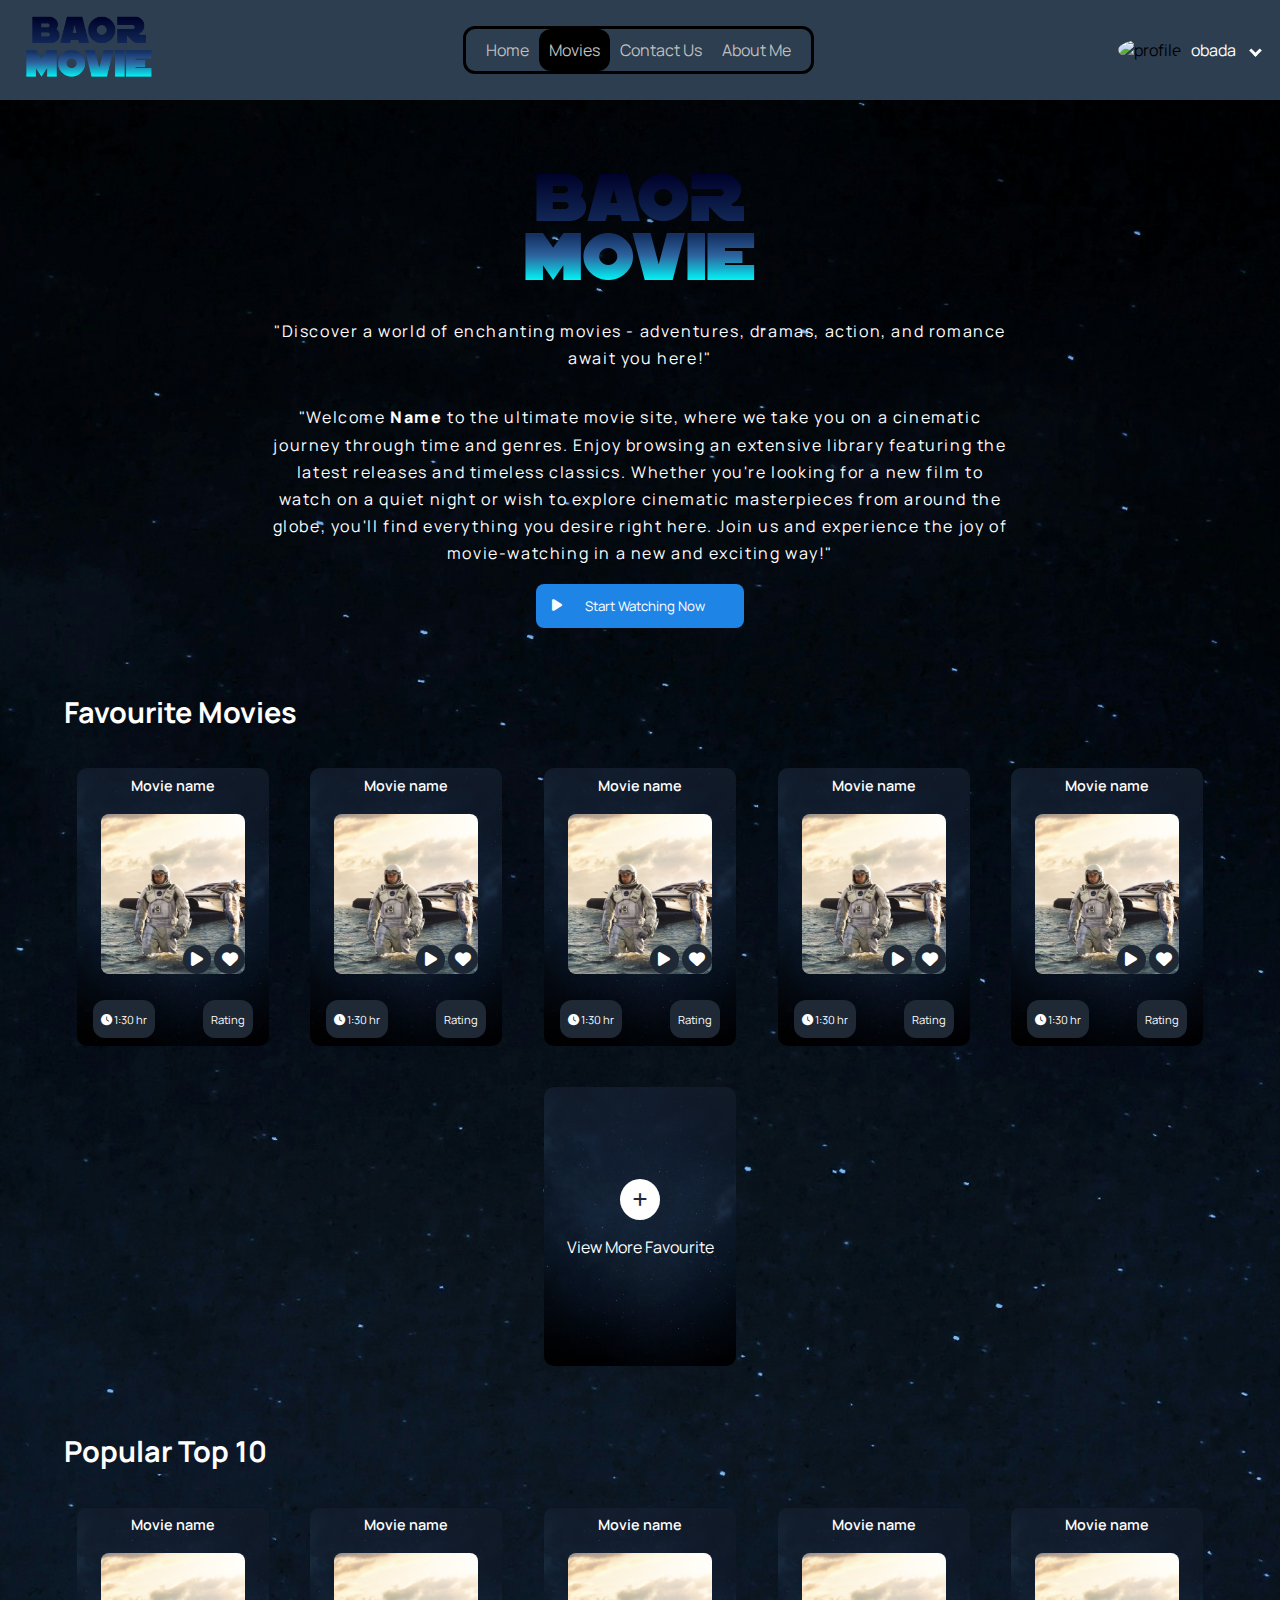
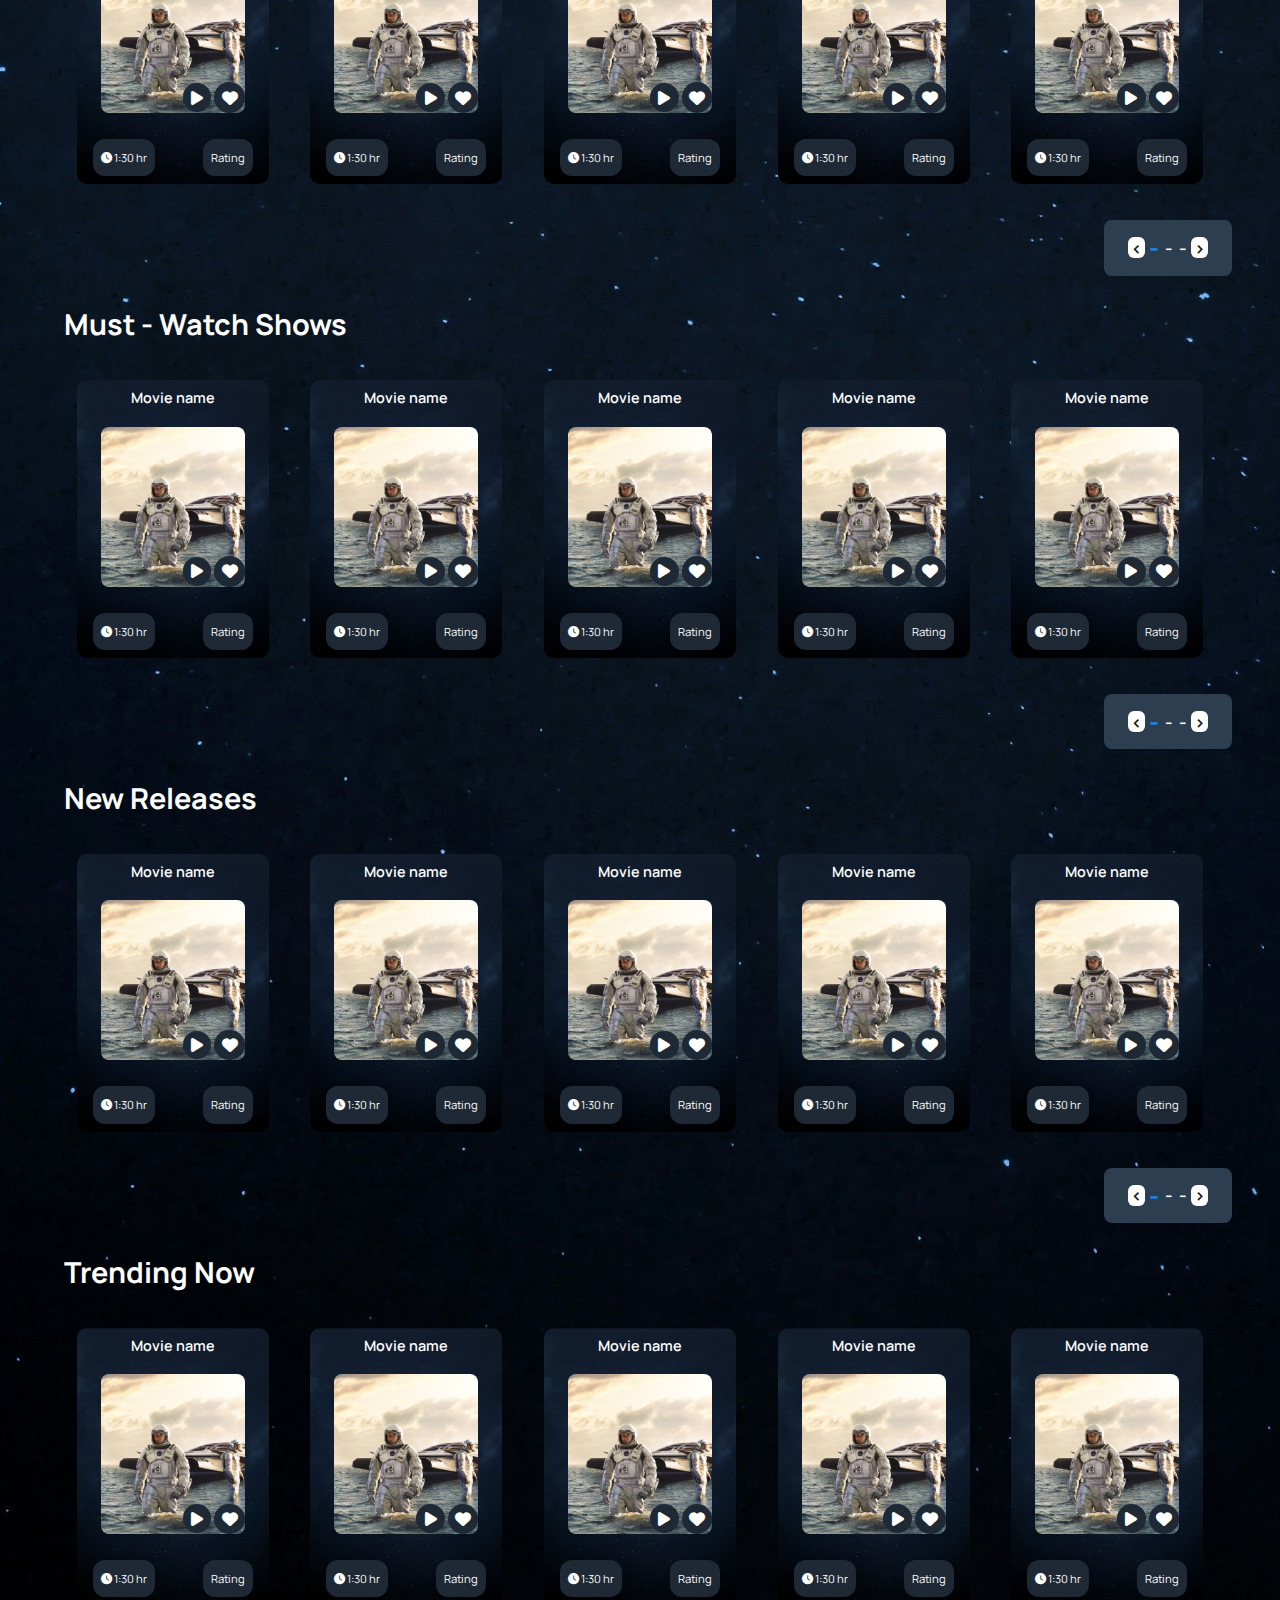
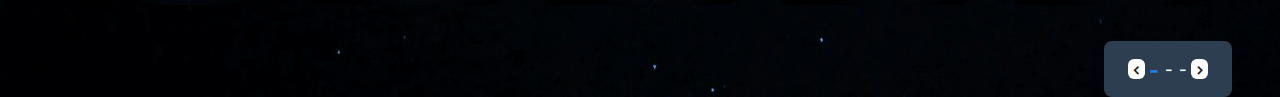
==== commit a317e022: "Merge branch 'main' into basil-login-sigup-editprofile" ====
--- a/Home-Page/Home.html
+++ b/Home-Page/Home.html
@@ -1,15 +1,575 @@
-<!DOCTYPE html>
-<html lang="en">
-<head>
-    <meta charset="UTF-8">
-    <meta name="viewport" content="width=device-width, initial-scale=1.0">
-    <title>Document</title>
-    
-</head>
-<body>
-    
 
-   <script ></script>
-   <script src=""></script>
-</body>
-</html>+    <!DOCTYPE html>
+    <html lang="en">
+    <head>
+        <meta charset="UTF-8">
+        <meta name="viewport" content="width=device-width, initial-scale=1.0">
+        <title>Document</title>
+        <link rel="stylesheet" href="style/nav-bar.css">
+        <link rel="stylesheet" href="style/hero-section.css">
+        <link rel="stylesheet" href="style/Home-style.css">
+        <link rel="stylesheet" href="style/pagination.css">
+        <link rel="stylesheet" href="style/footer.css">
+        <link rel="stylesheet" href="https://cdnjs.cloudflare.com/ajax/libs/font-awesome/6.5.2/css/all.min.css">
+    </head>
+    <body>
+        <header>
+            <div class="display">
+            <div class="nav-bar">
+                <img class="logo" src="baor-logo.png" alt="logo" width="138" height="78">
+                <input type="checkbox" id="menu-toggle" class="menu-toggle">
+                <label for="menu-toggle" class="hamburger-menu">
+                    <span></span>
+                    <span></span>
+                    <span></span>
+                </label>
+                <div class="content">
+                    <ul>
+                        <li><a href="#">Home</a></li>
+                        <li><a href="#" class="active">Movies</a></li>
+                        <li><a href="#">Contact Us</a></li>
+                        <li><a href="#">About Me</a></li>
+                    </ul>
+                </div>
+                <div class="profile">
+                    <div class="div-img">
+                        <img class="profile-img" src="Images/profile.jpg" alt="profile">
+                    </div>
+                    <p>obada</p>
+                    <i class="arrow-down"></i>
+                </div>
+            </div>
+        </div>
+        </header>
+        <div class="hero-section">
+            <img src="baor-logo.png" alt="">
+            <p>"Discover a world of enchanting movies - adventures, dramas, action, and romance await you here!"</p>
+            <p>"Welcome <span>Name </span>to the ultimate movie site, where we take you on a cinematic journey through time and genres. Enjoy browsing an extensive library featuring the latest releases and timeless classics. Whether you're looking for a new film to watch on a quiet night or wish to explore cinematic masterpieces from around the globe, you'll find everything you desire right here. Join us and experience the joy of movie-watching in a new and exciting way!"</p>
+            <button>
+                <i class="fas fa-play" id="in-button"></i>
+                <p>Start Watching Now</p>
+            </button>
+        </div>
+        <p class="group-title">Favourite Movies</p>
+        <div class="cards-container" id="#group1">
+                <div class="card" >
+                    <p class="title">Movie name</p>
+                    <div class="poster">
+                        <div class="reaction">
+                            <i class="fas fa-play"></i>
+                            <i class="fas fa-heart"></i>
+                        </div>
+                    </div>
+                    <div class="info">
+                        <div class="clock">
+                            <i class="fa-solid fa-clock"></i>
+                            <p class="time">1:30 hr</p>
+                        </div>
+                        <div class="rate">Rating</div>
+                    </div>
+                </div>
+                <div class="card">
+                    <p class="title">Movie name</p>
+                    <div class="poster">
+                        <div class="reaction">
+                            <i class="fas fa-play"></i>
+                            <i class="fas fa-heart"></i>
+                        </div>
+                    </div>
+                    <div class="info">
+                        <div class="clock">
+                            <i class="fa-solid fa-clock"></i>
+                            <p class="time">1:30 hr</p>
+                        </div>
+                        <div class="rate">Rating</div>
+                    </div>
+                </div>
+                <div class="card">
+                    <p class="title">Movie name</p>
+                    <div class="poster">
+                        <div class="reaction">
+                            <i class="fas fa-play"></i>
+                            <i class="fas fa-heart"></i>
+                        </div>
+                    </div>
+                    <div class="info">
+                        <div class="clock">
+                            <i class="fa-solid fa-clock"></i>
+                            <p class="time">1:30 hr</p>
+                        </div>
+                        <div class="rate">Rating</div>
+                    </div>
+                </div>
+                <div class="card">
+                    <p class="title">Movie name</p>
+                    <div class="poster">
+                        <div class="reaction">
+                            <i class="fas fa-play"></i>
+                            <i class="fas fa-heart"></i>
+                        </div>
+                    </div>
+                    <div class="info">
+                        <div class="clock">
+                            <i class="fa-solid fa-clock"></i>
+                            <p class="time">1:30 hr</p>
+                        </div>
+                        <div class="rate">Rating</div>
+                    </div>
+                </div>
+                <div class="card">
+                    <p class="title">Movie name</p>
+                    <div class="poster">
+                        <div class="reaction">
+                            <i class="fas fa-play"></i>
+                            <i class="fas fa-heart"></i>
+                        </div>
+                    </div>
+                    <div class="info">
+                        <div class="clock">
+                            <i class="fa-solid fa-clock"></i>
+                            <p class="time">1:30 hr</p>
+                        </div>
+                        <div class="rate">Rating</div>
+                    </div>
+                </div>
+            <div class="card" id="fav-card">
+                <i class="fa-solid fa-plus" class="white-icon"></i>
+                <p>View More Favourite</p>
+            </div>
+
+        </div>
+        <p class="group-title">Popular Top 10</p>
+        <div class="cards-container" id="group2" >
+
+                <div class="card">
+                    <p class="title">Movie name</p>
+                    <div class="poster">
+                        <div class="reaction">
+                            <i class="fas fa-play"></i>
+                            <i class="fas fa-heart"></i>
+                        </div>
+                    </div>
+                    <div class="info">
+                        <div class="clock">
+                            <i class="fa-solid fa-clock"></i>
+                            <p class="time">1:30 hr</p>
+                        </div>
+                        <div class="rate">Rating</div>
+                    </div>
+                </div>
+                <div class="card">
+                    <p class="title">Movie name</p>
+                    <div class="poster">
+                        <div class="reaction">
+                            <i class="fas fa-play"></i>
+                            <i class="fas fa-heart"></i>
+                        </div>
+                    </div>
+                    <div class="info">
+                        <div class="clock">
+                            <i class="fa-solid fa-clock"></i>
+                            <p class="time">1:30 hr</p>
+                        </div>
+                        <div class="rate">Rating</div>
+                    </div>
+                </div>
+                <div class="card">
+                    <p class="title">Movie name</p>
+                    <div class="poster">
+                        <div class="reaction">
+                            <i class="fas fa-play"></i>
+                            <i class="fas fa-heart"></i>
+                        </div>
+                    </div>
+                    <div class="info">
+                        <div class="clock">
+                            <i class="fa-solid fa-clock"></i>
+                            <p class="time">1:30 hr</p>
+                        </div>
+                        <div class="rate">Rating</div>
+                    </div>
+                </div>
+                <div class="card">
+                    <p class="title">Movie name</p>
+                    <div class="poster">
+                        <div class="reaction">
+                            <i class="fas fa-play"></i>
+                            <i class="fas fa-heart"></i>
+                        </div>
+                    </div>
+                    <div class="info">
+                        <div class="clock">
+                            <i class="fa-solid fa-clock"></i>
+                            <p class="time">1:30 hr</p>
+                        </div>
+                        <div class="rate">Rating</div>
+                    </div>
+                </div>
+                <div class="card">
+                    <p class="title">Movie name</p>
+                    <div class="poster">
+                        <div class="reaction">
+                            <i class="fas fa-play"></i>
+                            <i class="fas fa-heart"></i>
+                        </div>
+                    </div>
+                    <div class="info">
+                        <div class="clock">
+                            <i class="fa-solid fa-clock"></i>
+                            <p class="time">1:30 hr</p>
+                        </div>
+                        <div class="rate">Rating</div>
+                    </div>
+                </div>
+                <div class="card">
+                    <p class="title">Movie name</p>
+                    <div class="poster">
+                        <div class="reaction">
+                            <i class="fas fa-play"></i>
+                            <i class="fas fa-heart"></i>
+                        </div>
+                    </div>
+                    <div class="info">
+                        <div class="clock">
+                            <i class="fa-solid fa-clock"></i>
+                            <p class="time">1:30 hr</p>
+                        </div>
+                        <div class="rate">Rating</div>
+                    </div>
+                </div>
+        </div>
+        <div class="pagination-capsule">
+            <div class="pagination">
+                <a href="" class="arrow"><</a>
+                <a href="" class="active">-</a>
+                <a href="">-</a>
+                <a href="">-</a>
+                <a href="" class="arrow">></a>
+            </div>
+        </div>  
+        <p class="group-title">Must - Watch Shows</p>
+        <div class="cards-container" id="group3" >
+                <div class="card">
+                    <p class="title">Movie name</p>
+                    <div class="poster">
+                        <div class="reaction">
+                            <i class="fas fa-play"></i>
+                            <i class="fas fa-heart"></i>
+                        </div>
+                    </div>
+                    <div class="info">
+                        <div class="clock">
+                            <i class="fa-solid fa-clock"></i>
+                            <p class="time">1:30 hr</p>
+                        </div>
+                        <div class="rate">Rating</div>
+                    </div>
+                </div>
+                <div class="card">
+                    <p class="title">Movie name</p>
+                    <div class="poster">
+                        <div class="reaction">
+                            <i class="fas fa-play"></i>
+                            <i class="fas fa-heart"></i>
+                        </div>
+                    </div>
+                    <div class="info">
+                        <div class="clock">
+                            <i class="fa-solid fa-clock"></i>
+                            <p class="time">1:30 hr</p>
+                        </div>
+                        <div class="rate">Rating</div>
+                    </div>
+                </div>
+                <div class="card">
+                    <p class="title">Movie name</p>
+                    <div class="poster">
+                        <div class="reaction">
+                            <i class="fas fa-play"></i>
+                            <i class="fas fa-heart"></i>
+                        </div>
+                    </div>
+                    <div class="info">
+                        <div class="clock">
+                            <i class="fa-solid fa-clock"></i>
+                            <p class="time">1:30 hr</p>
+                        </div>
+                        <div class="rate">Rating</div>
+                    </div>
+                </div>
+                <div class="card">
+                    <p class="title">Movie name</p>
+                    <div class="poster">
+                        <div class="reaction">
+                            <i class="fas fa-play"></i>
+                            <i class="fas fa-heart"></i>
+                        </div>
+                    </div>
+                    <div class="info">
+                        <div class="clock">
+                            <i class="fa-solid fa-clock"></i>
+                            <p class="time">1:30 hr</p>
+                        </div>
+                        <div class="rate">Rating</div>
+                    </div>
+                </div>
+                <div class="card">
+                    <p class="title">Movie name</p>
+                    <div class="poster">
+                        <div class="reaction">
+                            <i class="fas fa-play"></i>
+                            <i class="fas fa-heart"></i>
+                        </div>
+                    </div>
+                    <div class="info">
+                        <div class="clock">
+                            <i class="fa-solid fa-clock"></i>
+                            <p class="time">1:30 hr</p>
+                        </div>
+                        <div class="rate">Rating</div>
+                    </div>
+                </div>
+                <div class="card">
+                    <p class="title">Movie name</p>
+                    <div class="poster">
+                        <div class="reaction">
+                            <i class="fas fa-play"></i>
+                            <i class="fas fa-heart"></i>
+                        </div>
+                    </div>
+                    <div class="info">
+                        <div class="clock">
+                            <i class="fa-solid fa-clock"></i>
+                            <p class="time">1:30 hr</p>
+                        </div>
+                        <div class="rate">Rating</div>
+                    </div>
+                </div>
+        </div>
+        <div class="pagination-capsule">
+            <div class="pagination">
+                <a href="" class="arrow"><</a>
+                <a href="" class="active">-</a>
+                <a href="">-</a>
+                <a href="">-</a>
+                <a href="" class="arrow">></a>
+            </div>
+        </div>  
+        <p class="group-title">New Releases</p>
+        <div class="cards-container" id="group4" >
+                <div class="card">
+                    <p class="title">Movie name</p>
+                    <div class="poster">
+                        <div class="reaction">
+                            <i class="fas fa-play"></i>
+                            <i class="fas fa-heart"></i>
+                        </div>
+                    </div>
+                    <div class="info">
+                        <div class="clock">
+                            <i class="fa-solid fa-clock"></i>
+                            <p class="time">1:30 hr</p>
+                        </div>
+                        <div class="rate">Rating</div>
+                    </div>
+                </div>
+                <div class="card">
+                    <p class="title">Movie name</p>
+                    <div class="poster">
+                        <div class="reaction">
+                            <i class="fas fa-play"></i>
+                            <i class="fas fa-heart"></i>
+                        </div>
+                    </div>
+                    <div class="info">
+                        <div class="clock">
+                            <i class="fa-solid fa-clock"></i>
+                            <p class="time">1:30 hr</p>
+                        </div>
+                        <div class="rate">Rating</div>
+                    </div>
+                </div>
+                <div class="card">
+                    <p class="title">Movie name</p>
+                    <div class="poster">
+                        <div class="reaction">
+                            <i class="fas fa-play"></i>
+                            <i class="fas fa-heart"></i>
+                        </div>
+                    </div>
+                    <div class="info">
+                        <div class="clock">
+                            <i class="fa-solid fa-clock"></i>
+                            <p class="time">1:30 hr</p>
+                        </div>
+                        <div class="rate">Rating</div>
+                    </div>
+                </div>
+                <div class="card">
+                    <p class="title">Movie name</p>
+                    <div class="poster">
+                        <div class="reaction">
+                            <i class="fas fa-play"></i>
+                            <i class="fas fa-heart"></i>
+                        </div>
+                    </div>
+                    <div class="info">
+                        <div class="clock">
+                            <i class="fa-solid fa-clock"></i>
+                            <p class="time">1:30 hr</p>
+                        </div>
+                        <div class="rate">Rating</div>
+                    </div>
+                </div>
+                <div class="card">
+                    <p class="title">Movie name</p>
+                    <div class="poster">
+                        <div class="reaction">
+                            <i class="fas fa-play"></i>
+                            <i class="fas fa-heart"></i>
+                        </div>
+                    </div>
+                    <div class="info">
+                        <div class="clock">
+                            <i class="fa-solid fa-clock"></i>
+                            <p class="time">1:30 hr</p>
+                        </div>
+                        <div class="rate">Rating</div>
+                    </div>
+                </div>
+                <div class="card">
+                    <p class="title">Movie name</p>
+                    <div class="poster">
+                        <div class="reaction">
+                            <i class="fas fa-play"></i>
+                            <i class="fas fa-heart"></i>
+                        </div>
+                    </div>
+                    <div class="info">
+                        <div class="clock">
+                            <i class="fa-solid fa-clock"></i>
+                            <p class="time">1:30 hr</p>
+                        </div>
+                        <div class="rate">Rating</div>
+                    </div>
+                </div>
+        </div>
+        <div class="pagination-capsule">
+            <div class="pagination">
+                <a href="" class="arrow"><</a>
+                <a href="" class="active">-</a>
+                <a href="">-</a>
+                <a href="">-</a>
+                <a href="" class="arrow">></a>
+            </div>
+        </div>  
+        <p class="group-title">Trending Now</p>
+        <div class="cards-container" id="group5" >
+                <div class="card">
+                    <p class="title">Movie name</p>
+                    <div class="poster">
+                        <div class="reaction">
+                            <i class="fas fa-play"></i>
+                            <i class="fas fa-heart"></i>
+                        </div>
+                    </div>
+                    <div class="info">
+                        <div class="clock">
+                            <i class="fa-solid fa-clock"></i>
+                            <p class="time">1:30 hr</p>
+                        </div>
+                        <div class="rate">Rating</div>
+                    </div>
+                </div>
+                <div class="card">
+                    <p class="title">Movie name</p>
+                    <div class="poster">
+                        <div class="reaction">
+                            <i class="fas fa-play"></i>
+                            <i class="fas fa-heart"></i>
+                        </div>
+                    </div>
+                    <div class="info">
+                        <div class="clock">
+                            <i class="fa-solid fa-clock"></i>
+                            <p class="time">1:30 hr</p>
+                        </div>
+                        <div class="rate">Rating</div>
+                    </div>
+                </div>
+                <div class="card">
+                    <p class="title">Movie name</p>
+                    <div class="poster">
+                        <div class="reaction">
+                            <i class="fas fa-play"></i>
+                            <i class="fas fa-heart"></i>
+                        </div>
+                    </div>
+                    <div class="info">
+                        <div class="clock">
+                            <i class="fa-solid fa-clock"></i>
+                            <p class="time">1:30 hr</p>
+                        </div>
+                        <div class="rate">Rating</div>
+                    </div>
+                </div>
+                <div class="card">
+                    <p class="title">Movie name</p>
+                    <div class="poster">
+                        <div class="reaction">
+                            <i class="fas fa-play"></i>
+                            <i class="fas fa-heart"></i>
+                        </div>
+                    </div>
+                    <div class="info">
+                        <div class="clock">
+                            <i class="fa-solid fa-clock"></i>
+                            <p class="time">1:30 hr</p>
+                        </div>
+                        <div class="rate">Rating</div>
+                    </div>
+                </div>
+                <div class="card">
+                    <p class="title">Movie name</p>
+                    <div class="poster">
+                        <div class="reaction">
+                            <i class="fas fa-play"></i>
+                            <i class="fas fa-heart"></i>
+                        </div>
+                    </div>
+                    <div class="info">
+                        <div class="clock">
+                            <i class="fa-solid fa-clock"></i>
+                            <p class="time">1:30 hr</p>
+                        </div>
+                        <div class="rate">Rating</div>
+                    </div>
+                </div>
+                <div class="card">
+                    <p class="title">Movie name</p>
+                    <div class="poster">
+                        <div class="reaction">
+                            <i class="fas fa-play"></i>
+                            <i class="fas fa-heart"></i>
+                        </div>
+                    </div>
+                    <div class="info">
+                        <div class="clock">
+                            <i class="fa-solid fa-clock"></i>
+                            <p class="time">1:30 hr</p>
+                        </div>
+                        <div class="rate">Rating</div>
+                    </div>
+                </div>
+        </div>
+        <div class="pagination-capsule">
+            <div class="pagination">
+                <a href="" class="arrow"><</a>
+                <a href="" class="active">-</a>
+                <a href="">-</a>
+                <a href="">-</a>
+                <a href="" class="arrow">></a>
+            </div>
+        </div>  
+    </body>
+    </html>--- a/Home-Page/style/nav-bar.css
+++ b/Home-Page/style/nav-bar.css
@@ -0,0 +1,156 @@
+@import url('https://fonts.googleapis.com/css2?family=Manrope:wght@200..800&display=swap');
+body {
+    margin: 0;
+    padding: 0;
+    background-image: url('back-ground.jpg');
+    background-size: cover; 
+    background-position: center; 
+    background-repeat: no-repeat;
+}
+* {
+    box-sizing: border-box;
+    font-family: "Manrope", sans-serif;
+}
+.display{
+    display: sticky;
+}
+.nav-bar {
+    display: flex;
+    justify-content: space-between;
+    align-items: center;
+    padding: 10px;
+    background-color: #2C3E50;
+}
+
+.hamburger-menu {
+    display: none;
+    flex-direction: column;
+    cursor: pointer;
+}
+
+.hamburger-menu span {
+    height: 3px;
+    width: 25px;
+    background: white;
+    margin: 4px;
+    border-radius: 3px;
+    transition: all 0.3s;
+}
+
+.content ul {
+    display: flex;
+    justify-content: space-between;
+    border: 3px solid rgb(0, 0, 0);
+    border-radius: 12px;
+    padding: 10px;
+}
+
+.content ul li {
+    list-style-type: none;
+}
+
+.content ul li a {
+    text-decoration: none;
+    padding: 10px;
+    color: #BFBFBF;
+    transition: background-color 0.3s, color 0.3s;
+}
+
+.content ul li a:hover {
+    background-color: white;
+    color: #1A1A1A;
+    border-radius: 5px;
+    border-radius: 12px;
+    font-size: 18px;
+}
+
+.logo {
+    margin-left: 10px;
+}
+
+.arrow-down {
+    border: solid rgb(255, 255, 255);
+    border-width: 0 3px 3px 0;
+    display: inline-block;
+    padding: 3px;
+    transform: rotate(45deg);
+    -webkit-transform: rotate(45deg);
+    margin-left: 10px;
+    margin-right: 10px;
+    cursor: pointer;
+}
+
+.profile {
+    display: flex;
+    align-items: center;
+}
+
+.profile-img {
+    border-radius: 50%;
+    margin-right: 10px;
+    width: 65px;
+    height: 58px;
+}
+
+.div-img {
+    display: inline-block;
+}
+
+.profile p {
+    display: inline-block;
+    margin-right: 5px;
+    color: white;
+}
+
+.menu-toggle {
+    display: none;
+}
+.active{
+    background-color: black;
+    color: white;
+    border-radius: 12px;
+}
+
+@media (max-width: 768px) {
+    .nav-bar {
+        flex-direction: column;
+        align-items: center;
+    }
+
+    .logo, .hamburger-menu {
+        width: 100%;
+        display: flex;
+        justify-content: space-between;
+        align-items: center;
+        margin-bottom: 10px;
+    }
+    .logo{
+        width:138px;
+         height:78px;
+    }
+    .hamburger-menu {
+        display: flex;
+    }
+
+    .profile {
+        flex-direction: row;
+        justify-content: center;
+        align-items: center;
+        margin-top: 10px;
+    }
+
+    .content ul {
+        flex-direction: column;
+        display: none;
+        width: 100%;
+    }
+
+    .content ul li {
+        text-align: center;
+        width: 100%;
+    }
+
+    .menu-toggle:checked ~ .content ul {
+        display: flex;
+    }
+}--- a/Home-Page/style/hero-section.css
+++ b/Home-Page/style/hero-section.css
@@ -0,0 +1,61 @@
+@import url('https://fonts.googleapis.com/css2?family=Manrope:wght@200..800&display=swap');
+body {
+    margin: 0;
+    padding: 0;
+    background-image: url('back-ground.jpg');
+    background-size: cover; 
+    background-position: center; 
+    background-repeat: no-repeat;
+}
+* {
+    box-sizing: border-box;
+    font-family: "Manrope", sans-serif;
+}
+.hero-section{
+    display: flex;
+    flex-direction: column;
+    align-items: center;
+    color: white;
+    margin-top: 4rem;
+    text-align: center;
+    letter-spacing: 0.1rem;
+    line-height: 1.7rem;
+    margin: 4rem;
+}
+.hero-section p{
+    width: 46rem;
+}
+.hero-section p span{
+    font-weight: 900;
+}
+.hero-section button{
+    border-radius: 8px;
+    background-color: #1E84E6;
+    color: white;
+    display: flex;
+    padding: 0rem 1rem;
+    justify-content: center;
+    align-items: center;
+    width: 13rem;
+    border-width: 0rem;
+    transition: 500ms ease;
+}
+.hero-section button:hover{
+    transform: scale(1.1);
+}
+#in-button{
+    color: white;
+    background-color: transparent;
+    
+}
+@media (max-width: 768px){
+    .hero-section{
+        letter-spacing: 0rem;
+        line-height: 1.4rem;
+        text-wrap: wrap;
+    }
+    .hero-section p{
+        width: auto;
+    }
+    
+}--- a/Home-Page/style/Home-style.css
+++ b/Home-Page/style/Home-style.css
@@ -0,0 +1,220 @@
+@import url('https://fonts.googleapis.com/css2?family=Manrope:wght@200..800&display=swap');
+body {
+    margin: 0;
+    padding: 0;
+    background-image: url('back-ground.jpg');
+    background-size: cover; 
+    background-position: center; 
+    background-repeat: no-repeat;
+}
+* {
+    box-sizing: border-box;
+    font-family: "Manrope", sans-serif;
+}
+ .cards-container {
+    display: flex;
+    flex-wrap: wrap;
+    justify-content: center;
+    gap: 0.1rem;
+    padding: 1rem;
+} 
+.group-title{
+    font-size: 1.8rem;
+    font-weight: bold;
+    color: white;
+    padding: 0px;
+    margin-bottom: 0px;
+    margin-left: 4rem;
+}
+.cards-container .card {
+    background-image: linear-gradient(#669cee2b,#669cee00),
+    url('back-ground.jpg'); 
+     background-size: cover;
+    background-position: center;
+    width: 12rem;
+    padding-right: 1rem;
+    padding-left: 1rem;
+    padding-top: 0.5rem;
+    padding-bottom: 0.5rem;
+    display: flex;
+    flex-direction: column;
+    align-items: center;
+    border-radius: 10px;
+    border-width: 3px;
+    margin: 20px;
+    color: white; 
+    transition: 700ms ease;
+    text-decoration: none;
+}
+.card:hover{
+    background-image: linear-gradient(#669cee4d,#669cee14),
+    url('back-ground.jpg');
+    transform: scale(1.1);
+
+}
+#fav-card{
+    display: flex;
+    flex-direction: column;
+    justify-content: center;
+    align-items: center;
+    height: 17.4rem;
+}
+#fav-card .fa-plus{
+    background-color: white;
+    color: #1E2935;
+    border-radius: 100%;
+    padding: 0.8rem;
+}
+.card .title {
+    font-size: 0.9rem;
+    font-weight: 600;
+    margin:0;
+    margin-bottom: 0.2rem;
+} 
+.card .poster {
+    padding: 0rem;
+    width: 9rem;
+    height: 10rem;
+    border-radius: 8px;
+    border-width: 1px;
+    background-image: url(interstellar.jpg);
+    background-size: cover;
+    background-position: center;
+    display: flex;
+    align-items: end;
+    justify-content: end;
+    margin-top: 1rem;
+    margin-bottom: 1rem;
+}
+
+.info {
+    font-size: 0.7rem;
+    display: flex;
+    flex-direction: row;
+    justify-content: space-between;
+    width: 100%;
+    margin-top: 10px;
+}
+.info div{
+    background-color: #1E2935;
+    border-radius: 12px;
+    border-width: 3px;
+    padding:  0rem 0.5rem;
+}
+.card .info .clock .time {
+    margin-left:0rem;
+    padding: 0rem;
+    display: inline-block;
+}
+.fa-play{
+width: 1.8rem;
+height: 1.8rem;
+border-radius: 100%;
+background-color: #1E2935;
+display: flex;
+align-content: center;
+text-align: center;
+}
+
+.fa-heart{
+width: 1.9rem;
+height: 1.9rem;
+border-radius: 100%;
+background-color: #1E2935;
+display: flex;
+align-content: center;
+text-align: center;
+}
+.fa-clock{
+display: inline-block;
+margin: 0rem;
+padding: 0rem;
+} 
+.rate{
+display: flex;
+align-items: center;
+}
+/* @media (max-width: 1180px){
+    .card:nth-child(n+5) {
+        display: none;
+      }
+      
+    
+}
+@media (max-width: 980px){
+    .hero-section{
+        letter-spacing: 0rem;
+        line-height: 1.4rem;
+        text-wrap: wrap;
+    }
+    .hero-section p{
+        width: auto;
+    }
+    .card:nth-child(n+4) {
+        display: none;
+      }
+    
+}
+@media (max-width: 750px){
+    .card:nth-child(n+3) {
+        display: none;
+      }
+    
+}
+@media (max-width: 512px){
+    .card:nth-child(n+3) {
+        display: none;
+      }
+    
+} */
+@media (max-width: 1300px){
+    .card:nth-child(n+6) {
+        display: none;
+      }
+      .cards-container #group1:nth-child(n+5){
+        display: none;
+      }
+}
+@media (max-width: 1220px){
+    .card:nth-child(n+5) {
+        display: none;
+      }
+      .cards-container #group1:nth-child(5){
+        display: none;
+      }
+
+}
+@media (max-width: 980px){
+    .hero-section{
+        letter-spacing: 0rem;
+        line-height: 1.4rem;
+        text-wrap: wrap;
+    }
+    .hero-section p{
+        width: auto;
+    }
+    .card:nth-child(n+4) {
+        display: none;
+      }
+      .cards-container #group1:nth-child(4){
+        display: none;
+      }
+
+}
+@media (max-width: 750px){
+    .card:nth-child(n+3) {
+        display: none;
+      }
+      .cards-container #group1:nth-child(3){
+        display: none;
+      }
+
+}
+@media (max-width: 512px){
+    .card:nth-child(n+2) {
+        display: none;
+      }
+      .cards-container #group1:nth-child(2){
+        display: none;
+      }
+    }--- a/Home-Page/style/pagination.css
+++ b/Home-Page/style/pagination.css
@@ -0,0 +1,63 @@
+@import url('https://fonts.googleapis.com/css2?family=Manrope:wght@200..800&display=swap');
+body {
+    margin: 0;
+    padding: 0;
+    background-image: url('back-ground.jpg');
+    background-size: cover; 
+    background-position: center; 
+    background-repeat: no-repeat;
+}
+* {
+    box-sizing: border-box;
+    font-family: "Manrope", sans-serif;
+}
+.pagination-capsule{
+    display: flex;
+    justify-content: end;
+    align-items: center;
+    padding: 0;
+    margin-right: 3rem;
+}
+.pagination{
+    display: flex;
+    justify-content: center;
+    align-items: center;
+    background-color: #2C3E50;
+    padding: 0.5rem 1.5rem;
+    width: 8rem;
+    border-radius: 8px;
+    border-color: black;
+    border-width: 3px;
+}
+.pagination a{
+    color:white;
+    text-decoration: none;
+    padding: 0.2rem;
+    font-weight: 600;
+    font-size: large;
+
+}
+.pagination .arrow{
+    background-color: white;
+    color: #1A1A1A;
+    border-radius: 6px;
+    width: 1.3rem;
+    height: 1.3rem;
+    display: flex;
+    align-items: center;
+    justify-content: center;
+}
+.pagination a.active{
+    color:#1E84E6;
+    font-weight: 900;
+    font-size:x-large;
+    background-color: transparent;
+
+}
+.pagination a:not(.active){
+    transition: 500ms ease;
+    
+}
+.pagination a:hover:not(.active){
+    transform: scale(1.3);
+}
--- a/Home-Page/style/footer.css
+++ b/Home-Page/style/footer.css
@@ -0,0 +1,13 @@
+@import url('https://fonts.googleapis.com/css2?family=Manrope:wght@200..800&display=swap');
+body {
+    margin: 0;
+    padding: 0;
+    background-image: url('back-ground.jpg');
+    background-size: cover; 
+    background-position: center; 
+    background-repeat: no-repeat;
+}
+* {
+    box-sizing: border-box;
+    font-family: "Manrope", sans-serif;
+}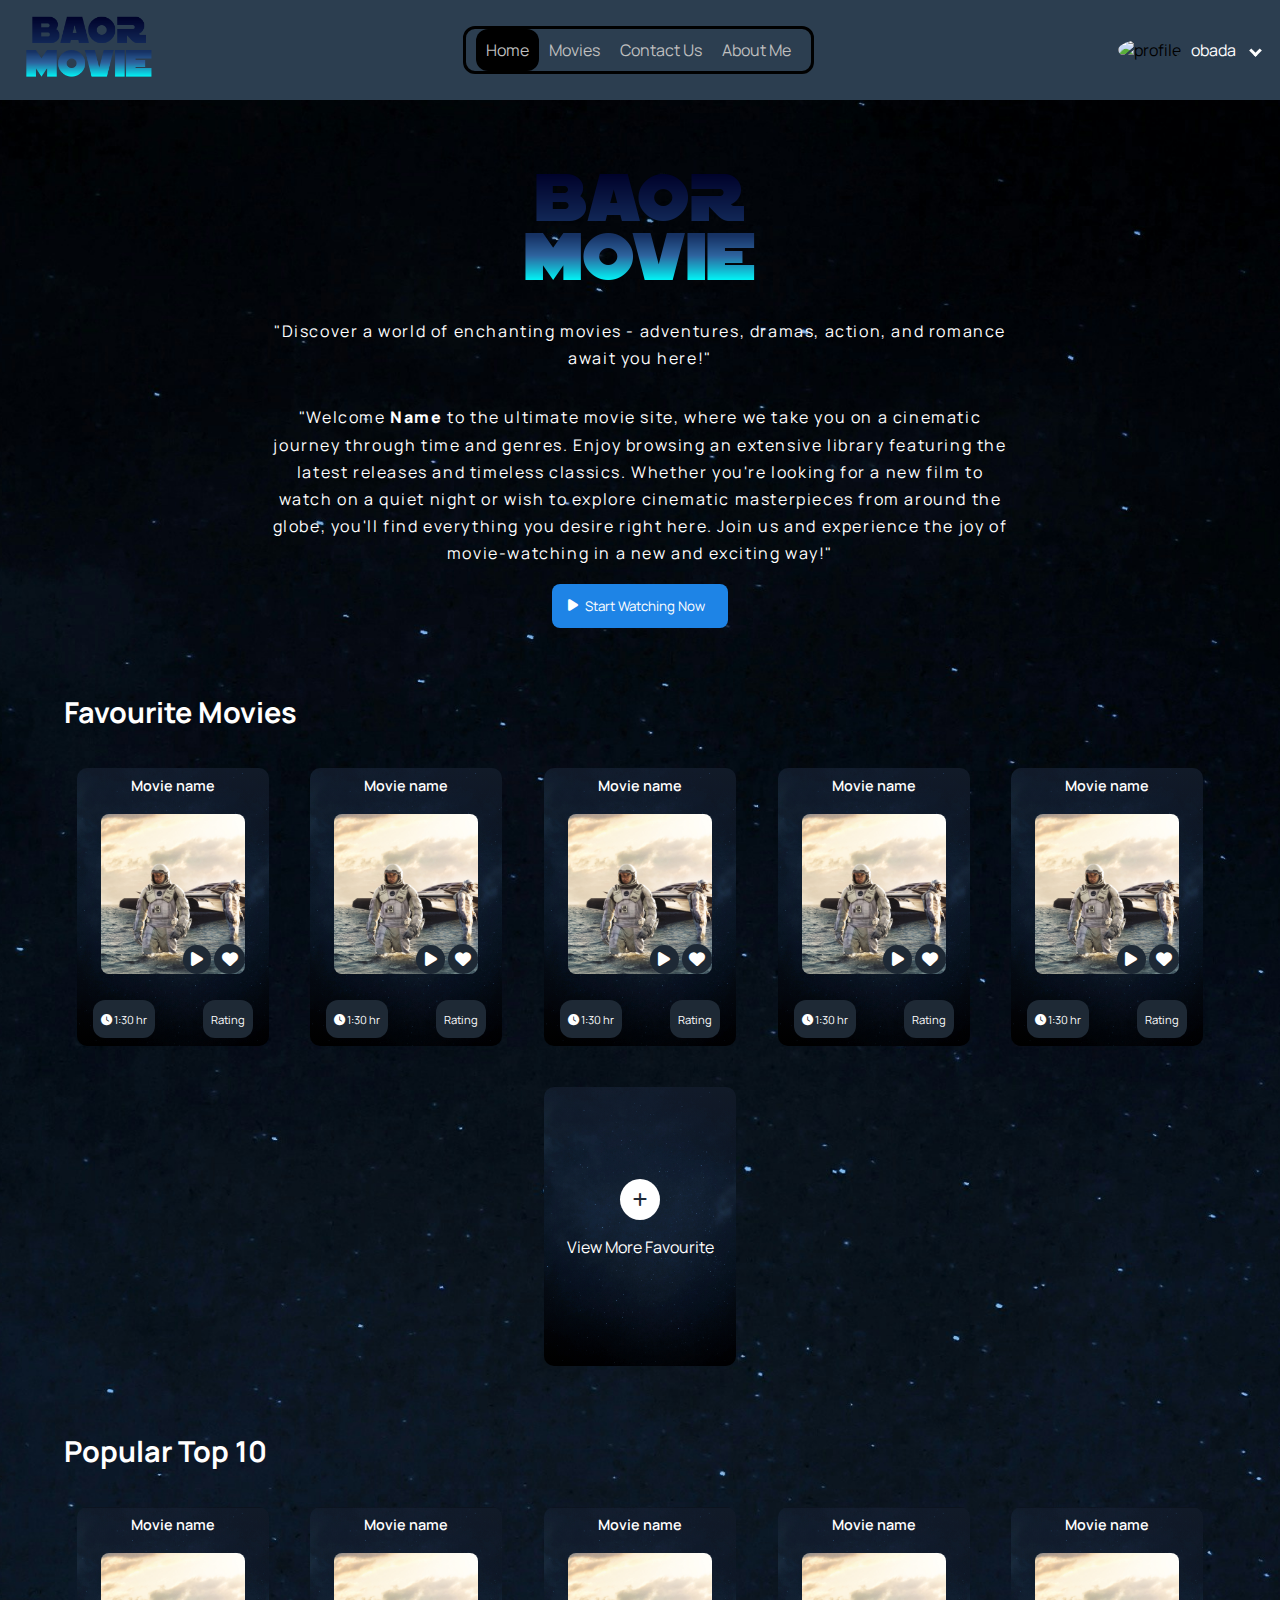
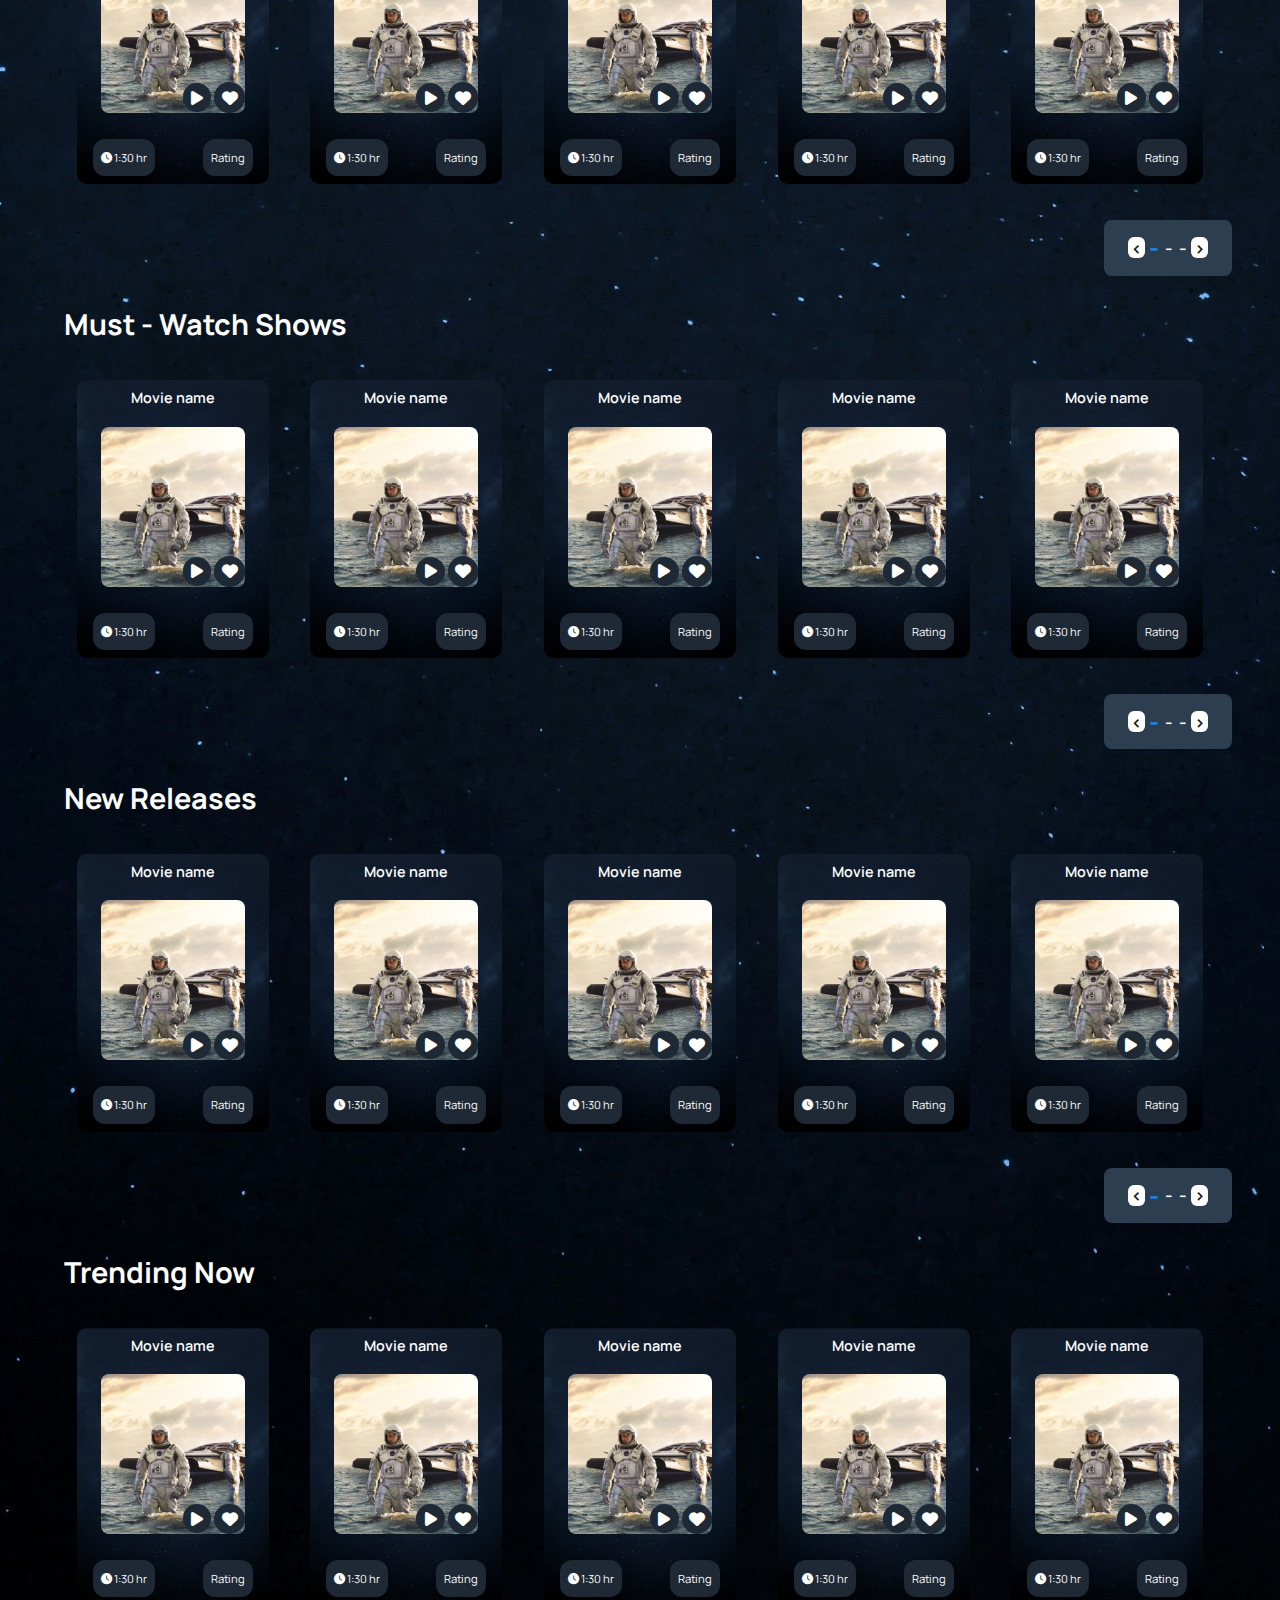
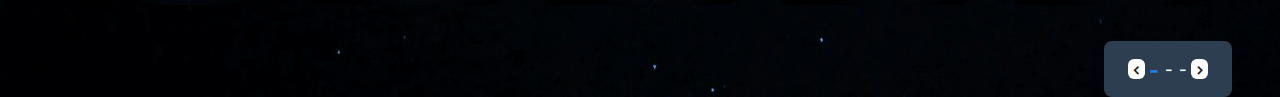
==== commit 35b1b07e: "home page-update" ====
--- a/Home-Page/Home.html
+++ b/Home-Page/Home.html
@@ -25,8 +25,8 @@
                 </label>
                 <div class="content">
                     <ul>
-                        <li><a href="#">Home</a></li>
-                        <li><a href="#" class="active">Movies</a></li>
+                        <li><a href="#" class="active">Home</a></li>
+                        <li><a href="#">Movies</a></li>
                         <li><a href="#">Contact Us</a></li>
                         <li><a href="#">About Me</a></li>
                     </ul>
--- a/Home-Page/style/hero-section.css
+++ b/Home-Page/style/hero-section.css
@@ -36,7 +36,7 @@
     padding: 0rem 1rem;
     justify-content: center;
     align-items: center;
-    width: 13rem;
+    width: 11rem;
     border-width: 0rem;
     transition: 500ms ease;
 }
@@ -50,7 +50,7 @@
 }
 @media (max-width: 768px){
     .hero-section{
-        letter-spacing: 0rem;
+        letter-spacing: 0.09rem;
         line-height: 1.4rem;
         text-wrap: wrap;
     }
--- a/Home-Page/style/Home-style.css
+++ b/Home-Page/style/Home-style.css
@@ -167,11 +167,11 @@
       }
     
 } */
-@media (max-width: 1300px){
+@media (max-width: 1430px){
     .card:nth-child(n+6) {
         display: none;
       }
-      .cards-container #group1:nth-child(n+5){
+      .cards-container #group1.card:nth-child(5n){
         display: none;
       }
 }
@@ -179,24 +179,16 @@
     .card:nth-child(n+5) {
         display: none;
       }
-      .cards-container #group1:nth-child(5){
+      .cards-container #group1.card:nth-child(4n){
         display: none;
       }
 
 }
 @media (max-width: 980px){
-    .hero-section{
-        letter-spacing: 0rem;
-        line-height: 1.4rem;
-        text-wrap: wrap;
-    }
-    .hero-section p{
-        width: auto;
-    }
     .card:nth-child(n+4) {
         display: none;
       }
-      .cards-container #group1:nth-child(4){
+      .cards-container #group1.card:nth-child(3n){
         display: none;
       }
 
@@ -205,7 +197,7 @@
     .card:nth-child(n+3) {
         display: none;
       }
-      .cards-container #group1:nth-child(3){
+      .cards-container #group1.card:nth-child(2n){
         display: none;
       }
 
@@ -214,7 +206,7 @@
     .card:nth-child(n+2) {
         display: none;
       }
-      .cards-container #group1:nth-child(2){
+      .cards-container #group1.card:nth-child(1n){
         display: none;
       }
     }